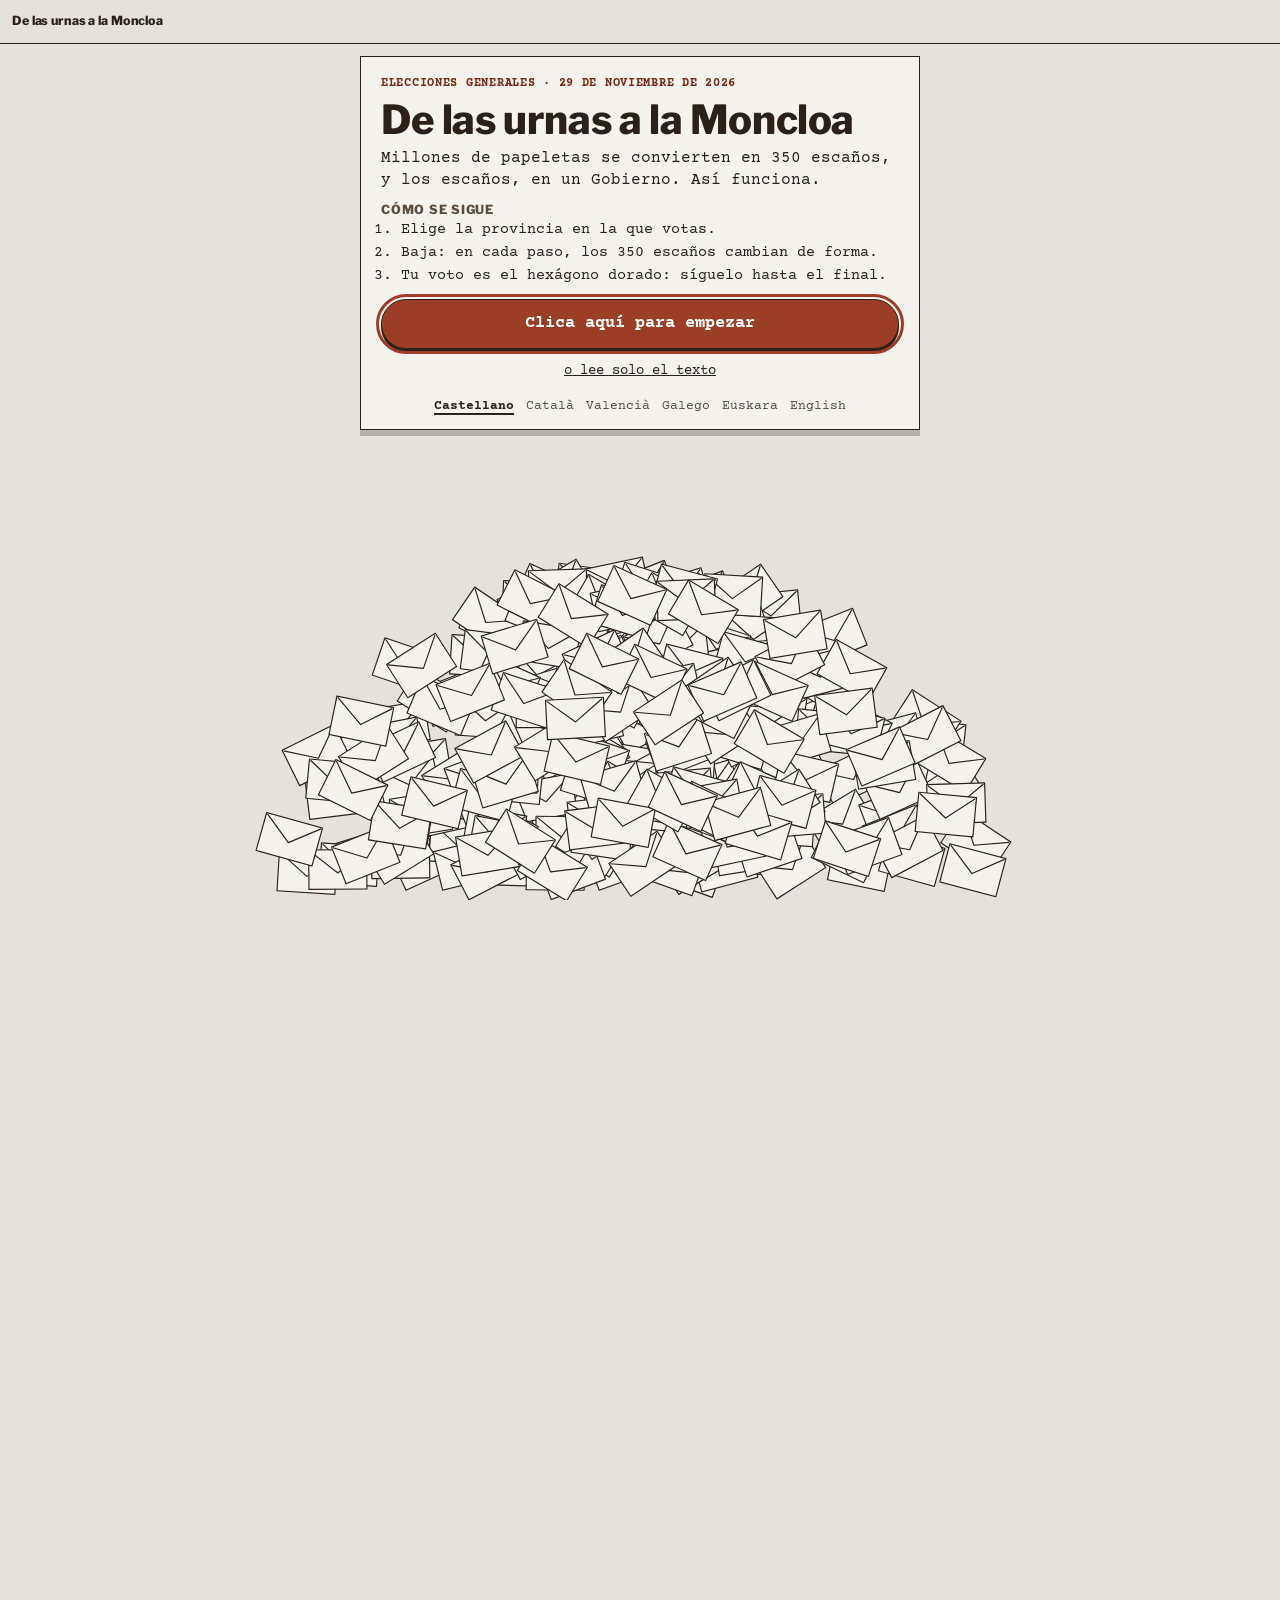
==== index.html @ 4e06d9ca "Detalles de lectura: subrayado del glosario sin descolocar las líneas, nota que lo explica, el calen" ====
<!DOCTYPE html>
<html lang="es">
<head>
<meta charset="utf-8">
<meta name="viewport" content="width=device-width, initial-scale=1">
<title>De las urnas a la Moncloa · Cómo funcionan las elecciones del 29N</title>
<meta name="description" content="Qué se vota el 29N y cómo se pasa de una papeleta a un Gobierno, contado con los 350 escaños del Congreso.">
<meta name="author" content="Guillermo Astiaso">
<meta name="theme-color" content="#E4E2DC">
<link rel="canonical" href="https://gastiaso.github.io/de-las-urnas-a-la-moncloa/">
<link rel="alternate" hreflang="es" href="https://gastiaso.github.io/de-las-urnas-a-la-moncloa/">
<link rel="alternate" hreflang="ca" href="https://gastiaso.github.io/de-las-urnas-a-la-moncloa/ca/">
<link rel="alternate" hreflang="ca-valencia" href="https://gastiaso.github.io/de-las-urnas-a-la-moncloa/va/">
<link rel="alternate" hreflang="gl" href="https://gastiaso.github.io/de-las-urnas-a-la-moncloa/gl/">
<link rel="alternate" hreflang="eu" href="https://gastiaso.github.io/de-las-urnas-a-la-moncloa/eu/">
<link rel="alternate" hreflang="en" href="https://gastiaso.github.io/de-las-urnas-a-la-moncloa/en/">
<link rel="alternate" hreflang="x-default" href="https://gastiaso.github.io/de-las-urnas-a-la-moncloa/">
<link rel="icon" href="img/favicon.svg" type="image/svg+xml">
<link rel="apple-touch-icon" href="img/icono-180.png">
<meta property="og:type" content="website">
<meta property="og:locale" content="es_ES">
<meta property="og:site_name" content="De las urnas a la Moncloa">
<meta property="og:title" content="De las urnas a la Moncloa">
<meta property="og:description" content="Qué se vota el 29N y cómo se pasa de una papeleta a un Gobierno, contado con los 350 escaños del Congreso.">
<meta property="og:url" content="https://gastiaso.github.io/de-las-urnas-a-la-moncloa/">
<meta property="og:image" content="https://gastiaso.github.io/de-las-urnas-a-la-moncloa/img/compartir.jpg">
<meta property="og:image:width" content="1200">
<meta property="og:image:height" content="630">
<meta property="og:image:alt" content="Los 350 escaños del Congreso dibujados como hexágonos sobre el mapa de España, con el título «De las urnas a la Moncloa».">
<meta name="twitter:card" content="summary_large_image">
<link rel="preload" href="fuentes/courier-prime-latin-400-normal.woff2" as="font" type="font/woff2" crossorigin>
<link rel="preload" href="fuentes/libre-franklin-latin-800-normal.woff2" as="font" type="font/woff2" crossorigin>
<link rel="stylesheet" href="css/estilo.css">
<noscript><style>
/* sin JavaScript: todo el texto seguido, sin escenario ni juegos */
.bar button,#sliders,#apostar,#resto,.calc,#sen,.selProv,label.sel,.solo-js,#repetirReparto{display:none}
.tip{display:block;position:static;grid-column:1/-1;margin:0 0 8px 122px;background:transparent;color:var(--ink);padding:0}
main{width:auto;max-width:680px;margin:0 auto;padding:56px 10px 24px}.paso{min-height:0;margin-bottom:12px}.pie{width:auto}
</style></noscript>
</head>
<body>
<a class="saltar" href="#salida" id="saltar">Leer solo el texto, sin animación</a>
<header class="bar">
<b>De las urnas a la Moncloa</b>
<button type="button" id="donde" aria-expanded="false" aria-controls="indice">Salida ▾</button>
</header>
<nav id="indice" hidden aria-label="Ir a un paso"></nav>
<p id="anuncio" class="vh" role="status" aria-live="polite"></p>
<main>

<section class="paso corta" data-k="0" id="salida">
<div class="portada">
<h1>De las urnas a la Moncloa</h1>
<p>Qué votas el 29N y cómo se pasa de tu papeleta a un Gobierno, con los 350 escaños del Congreso.</p>
<p class="nota solo-js">Baja para empezar ↓</p>
<noscript><p class="nota">Este navegador no ejecuta JavaScript: se muestra solo el texto, sin la escena ni los juegos.</p></noscript>
<p class="prueba" id="avisoPrueba" hidden></p>
<nav class="idiomas" aria-label="Idioma" translate="no">
<a href="./" lang="es" hreflang="es" aria-current="page">Castellano</a>
<a href="ca/" lang="ca" hreflang="ca">Català</a>
<a href="va/" lang="ca-valencia" hreflang="ca-valencia">Valencià</a>
<a href="gl/" lang="gl" hreflang="gl">Galego</a>
<a href="eu/" lang="eu" hreflang="eu">Euskara</a>
<a href="en/" lang="en" hreflang="en">English</a>
</nav>
</div>
</section>

<section class="paso" data-k="1">
<article class="tarjeta" aria-labelledby="tit1">
<div class="cuerpo">
<h2 id="tit1">1 · Qué se vota</h2>
<p>El 29N no eliges presidente: eliges a los 350 diputados del Congreso, que son quienes lo eligen. Sus asientos, los <button type="button" class="glos" data-g="escano">escaños</button>, se reparten por <button type="button" class="glos" data-g="circ">circunscripciones</button>: en la práctica, por provincias.</p>
<p class="nota solo-js">Toca las palabras subrayadas para ver qué significan.</p>
<label class="sel" for="prov">Elige tu provincia</label>
<select id="prov" class="selProv"></select>
<p id="provTxt" aria-live="polite"></p>
<p class="nota solo-js">En el mapa, cada hexágono es un escaño: las provincias crecen o encogen según los escaños que reparten, dentro de la silueta de España. Canarias, abajo a la izquierda.</p>
<h3>Saber más</h3>
<details><summary>Por qué unas provincias tienen más escaños</summary>
<p>Cada provincia tiene de salida dos escaños; Ceuta y Melilla, uno cada una. Son 102. Los otros 248 se reparten según la población.</p>
<p>La cuenta es así: se divide la población de todas las provincias entre 248 y sale una cuota. Cada provincia recibe tantos escaños como veces cabe esa cuota en su población. Los que sobran van a las provincias que se quedaron más cerca de conseguir uno más.</p>
<p>Para el 29N se ha usado el padrón a 1 de enero de 2025, y la cuota es de unos 197.000 habitantes. Madrid suma 36 a sus dos de salida y elige 38; Soria no llega a la cuota y se queda con sus dos.</p>
<p class="nota">Fuentes: LOREG (la ley electoral), art. 162; Real Decreto 806/2026, anexo; Real Decreto 1117/2025, anexo. La cifra de 102 es la suma de 50 provincias por dos, más Ceuta y Melilla. La cuota (197.355) es cuenta propia, y con ella sale exactamente el reparto del decreto.</p>
</details>
<details><summary>Quién puede votar</summary>
<p>Pueden votar los españoles mayores de edad que estén inscritos en el <button type="button" class="glos" data-g="censo">censo electoral</button>. La ley solo se lo quita a quien sea condenado en firme a perder el derecho de voto, y el Código Penal vigente ya no prevé esa pena.</p>
<p>Se vota en persona, en la mesa que te toca, y una sola vez. Para identificarte vale el DNI, el pasaporte o el carné de conducir con foto. El 29N vale también el DNI en el móvil (aplicación MiDNI); el carné de conducir de la aplicación miDGT, no.</p>
<p class="nota">Fuentes: LOREG, arts. 2, 3, 4 y 85; Código Penal, art. 39; Junta Electoral Central, Acuerdo 334/2026.</p>
</details>
<details><summary>Por qué el 29 de noviembre</summary>
<p>El presidente del Gobierno adelantó las elecciones: el decreto que disolvió las Cortes salió en el BOE, el boletín oficial del Estado, el 6 de octubre. La ley fija la votación 54 días después de la convocatoria, y eso cae en domingo 29 de noviembre.</p>
<p>Si un día hubiera que repetir las elecciones, el plazo sería más corto: 47 días.</p>
<p class="nota">Fuentes: Constitución, art. 115; LOREG, art. 42.1 y disposición adicional séptima; Real Decreto 806/2026, arts. 1 y 2, publicado en el BOE del 6 de octubre de 2026. El 29 de noviembre es el cálculo del día 54.</p>
</details>
<details><summary>Cómo es ir a votar</summary>
<p>Los colegios abren de 9:00 a 20:00, sin interrupción. Votas dos veces: una papeleta blanca para el Congreso y otra sepia para el Senado, cada una en su sobre.</p>
<p>Puedes usar la cabina, pero no es obligatorio. En la mesa dices tu nombre y te identificas; el presidente lo repite en voz alta, dice «vota» y tú metes el sobre en la urna.</p>
<p>El voto es secreto: nadie puede obligarte a decir qué has votado. Si no puedes leer o manejar las papeletas, puede ayudarte una persona de tu confianza.</p>
<p class="nota">Fuentes: LOREG, arts. 5, 84, 86 y 87; Real Decreto 605/1999, art. 4.</p>
</details>
<details><summary>Quién está en la mesa</summary>
<p>La <button type="button" class="glos" data-g="mesael">mesa electoral</button> son tres personas: un presidente y dos vocales. Salen por sorteo entre los votantes de esa mesa que saben leer y escribir y tienen menos de setenta años. Es obligatorio.</p>
<p>Cuando cierra el colegio, ellos abren la urna y cuentan los votos en público, uno a uno y en voz alta.</p>
<p class="nota">Fuentes: LOREG, arts. 25, 26, 27 y 95.</p>
</details>
<details><summary>Quién vigila las elecciones</summary>
<p>Las <button type="button" class="glos" data-g="junta">juntas electorales</button>. Velan por que el proceso sea limpio e igual para todos, resuelven quejas y recursos, vigilan las encuestas y hacen el recuento oficial.</p>
<p>Hay una Junta Electoral Central, en Madrid, una en cada provincia y otras de zona. La Central la forman ocho magistrados del Tribunal Supremo, elegidos por sorteo, y cinco catedráticos de Derecho, Ciencia Política o Sociología propuestos por los partidos con diputados. En las provinciales y las de zona también son mayoría los jueces.</p>
<p class="nota">Fuentes: LOREG, arts. 8, 9, 10, 11, 19, 69 y 103.</p>
</details>
<details><summary>Qué son las Cortes y para qué sirven</summary>
<p>Las <button type="button" class="glos" data-g="cortes">Cortes Generales</button> son el Congreso y el Senado juntos. Hacen las leyes, aprueban los Presupuestos y controlan al Gobierno. Se eligen para cuatro años.</p>
<p>De las dos cámaras, el Congreso es el que elige al presidente del Gobierno y el que puede levantar los <button type="button" class="glos" data-g="veto">vetos</button> del Senado.</p>
<p class="nota">Fuentes: Constitución, arts. 66, 68.4, 69.6, 90 y 99.</p>
</details>
<details><summary>Cómo son las listas</summary>
<p>Al Congreso votas una <button type="button" class="glos" data-g="lista">lista</button> entera de un partido, con tantos nombres como escaños reparte tu provincia. No puedes tachar a nadie ni cambiar el orden: el voto sería nulo.</p>
<p>Las listas alternan mujeres y hombres. Puede presentarse cualquier español mayor de edad con derecho a voto, salvo algunos cargos, como jueces, militares o policías en activo.</p>
<p class="nota">Fuentes: LOREG, arts. 6, 44 bis, 46 y 96.</p>
</details>
</div>
</article>
</section>

<section class="paso" data-k="2">
<article class="tarjeta" aria-labelledby="tit2">
<div class="cuerpo">
<h2 id="tit2">2 · Del voto al escaño</h2>
<p id="betIntro"></p>
<div id="sliders"></div>
<p id="resto" style="font-weight:700;margin-top:6px"></p>
<p id="betErr" class="err" role="alert" hidden>Reparte todos los escaños antes de apostar.</p>
<button type="button" class="pill" id="apostar">Apostar</button>
<div id="betRes" hidden>
<p class="res" id="betHit"></p>
<p style="font-size:14px">El partido E no llega a la <button type="button" class="glos" data-g="barrera">barrera</button> del 3 % y queda fuera. Sin ella tampoco habría sacado escaño, ni en Madrid: a los pequeños los frena que haya pocos escaños.</p>
<button type="button" class="pill sec" id="reapostar">Volver a apostar</button>
</div>
<h3>Saber más</h3>
<details><summary>Cómo se hace el reparto</summary>
<p>Se dividen los votos de cada partido entre 1, 2, 3 y así sucesivamente. Los escaños van, uno a uno, a los resultados más altos de toda la tabla. Es la <button type="button" class="glos" data-g="dhondt">regla D'Hondt</button>.</p>
<p>Esta es la tabla de tu provincia con los partidos del ejemplo. En teja, las divisiones que se llevan escaño, numeradas en el orden en que lo consiguen:</p>
<div class="tabla" id="cocientes"></div>
<p id="pasoReparto" class="paso-reparto"></p>
<button type="button" class="pill sec" id="repetirReparto">Ver el reparto escaño a escaño</button>
<p>La propia ley pone un ejemplo: con 480.000 votos repartidos entre seis partidos y 8 escaños, el partido más votado se lleva cuatro, el segundo dos, y el tercero y el cuarto, uno cada uno.</p>
<p class="nota">Fuente: LOREG, art. 163. En la tabla, los porcentajes inventados hacen de votos.</p>
</details>
<details><summary>Desde cuándo se usa</summary>
<p>La regla D'Hondt se usa desde 1977. La fijó el real decreto-ley de normas electorales de marzo de aquel año, que reguló las primeras elecciones tras la Ley para la Reforma Política (la que abrió paso a las primeras elecciones democráticas), ya con 350 diputados. Ya la llamaba «regla d'Hondt», ya ponía la barrera en el 3 % y ya traía el mismo ejemplo de 480.000 votos que trae hoy la ley.</p>
<p>Aquel decreto la presentaba como un freno a que el Congreso quedara demasiado fragmentado. Y el reparto de entonces era otro: Madrid elegía 32 diputados, Barcelona 33 y Soria 3.</p>
<p class="nota">Fuente: Real Decreto-ley 20/1977, de 18 de marzo, sobre Normas Electorales: preámbulo y arts. 19 y 20.</p>
</details>
<details><summary>La barrera del 3 %</summary>
<p>Antes de repartir se apartan los partidos que no llegan al 3 % de los <button type="button" class="glos" data-g="validos">votos válidos</button> de la provincia. Sus votos no se pasan a nadie: sencillamente no entran en la tabla.</p>
<p>La barrera se mide provincia a provincia, no en toda España. En la práctica solo puede decidir donde se reparten muchos escaños, como Madrid o Barcelona: en las demás provincias, para sacar uno hace falta bastante más del 3 %.</p>
<p class="nota">Fuente: LOREG, art. 163. Dónde puede decidir la barrera es una cuenta propia a partir de la regla.</p>
</details>
<details><summary>Blanco, nulo y abstención</summary>
<p>El <button type="button" class="glos" data-g="blanco">voto en blanco</button> es un sobre vacío. Es válido: no va a ningún partido, pero cuenta en el total y por eso sube un poco el listón del 3 %.</p>
<p>El <button type="button" class="glos" data-g="nulo">voto nulo</button> no cuenta para el reparto. Es nulo, por ejemplo, el voto con una papeleta tachada o con añadidos, o en un sobre que no es el oficial. Si metes dos papeletas del mismo partido, vale como un solo voto.</p>
<p>Quien no va a votar se abstiene: no entra en ninguna cuenta.</p>
<p class="nota">Fuentes: LOREG, arts. 96 y 108.</p>
</details>
<details><summary>Qué pasa si hay empate</summary>
<p>Si dos partidos empatan en una división, el escaño es para el que tiene más votos en total. Si también empatan en eso, se sortea.</p>
<p class="nota">Fuente: LOREG, art. 163.</p>
</details>
<details><summary>Quién ocupa cada escaño</summary>
<p>Los escaños de un partido son para los primeros de su lista, por orden. Si un diputado renuncia o muere, entra el siguiente de la misma lista o un <button type="button" class="glos" data-g="suplente">suplente</button>. No hay que volver a votar.</p>
<p class="nota">Fuentes: LOREG, arts. 163 y 164.</p>
</details>
<details><summary>Ceuta y Melilla</summary>
<p>Cada una elige un solo diputado, así que no hay nada que repartir: gana quien saca más votos.</p>
<p class="nota">Fuente: LOREG, art. 163.2.</p>
</details>
<details><summary>El último escaño</summary>
<p>El último escaño de cada provincia suele ser el más disputado. Se lo lleva el partido con la siguiente división más alta, y a veces otro se queda muy cerca.</p>
<p>Cuando haya resultados, en el paso 10 verás por cuántos votos se decidió en tu provincia.</p>
<p class="nota">Explicación propia a partir de la regla del art. 163 de la LOREG.</p>
</details>
</div>
</article>
</section>

<section class="paso" data-k="3">
<article class="tarjeta" aria-labelledby="tit3">
<div class="cuerpo">
<h2 id="tit3">3 · Dónde votas</h2>
<p id="hab" aria-live="polite"></p>
<p>Los mismos porcentajes no dan lo mismo en todas partes. Cuantos menos escaños reparte una provincia, menos partidos entran.</p>
<ul class="lista" id="comp"></ul>
<h3>Saber más</h3>
<details><summary>Cuántos habitantes hay detrás de cada escaño</summary>
<p>Los escaños se reparten por población, pero con un mínimo de dos por provincia. Por eso cada diputado de una provincia pequeña representa a muchos menos habitantes.</p>
<p>Para el 29N, en Soria hay un escaño por cada 45.117 habitantes; en Madrid, uno por cada 187.817: cuatro veces más.</p>
<p>Eso no quiere decir que el voto valga más en Soria. Allí solo se reparten dos escaños, y los votos a quien no quede entre los dos primeros no eligen a nadie. En Madrid, con 38, casi todos los votos van a partidos que sacan algún escaño.</p>
<p>La cuenta es de habitantes, no de votantes: incluye a menores y a extranjeros, que no votan en estas elecciones.</p>
<ol class="barras" id="barrasHab" aria-label="Habitantes por escaño en cada circunscripción, de menos a más"></ol>
<p class="nota">Fuentes: Real Decreto 1117/2025, anexo (padrón a 1 de enero de 2025); Real Decreto 806/2026, anexo; LOREG, arts. 2 y 162. Habitantes por escaño: cuenta propia, población entre escaños.</p>
</details>
<details><summary>Por qué pasa</summary>
<p>Con dos escaños entran, como mucho, los dos partidos más votados. Con 38, hasta un partido con el 9 % consigue varios. La regla es la misma; cambia el tamaño de la provincia.</p>
<p>En el ejemplo, con dos escaños no basta ni un 17 %. En las provincias pequeñas, el listón de verdad está muy por encima del 3 %.</p>
<p class="nota">Ejemplo propio: los mismos cinco partidos inventados y los mismos porcentajes en las dos provincias.</p>
</details>
<details><summary>Qué dice la Constitución y qué dice la ley</summary>
<p>La Constitución fija tres cosas: que el Congreso tenga entre 300 y 400 diputados, que cada provincia sea una circunscripción con un mínimo de escaños y que el reparto sea proporcional.</p>
<p>Lo demás lo decide la ley electoral: que sean 350, que cada provincia tenga dos de salida, la regla D'Hondt y la barrera del 3 %.</p>
<p>Cambiar la ley electoral exige <button type="button" class="glos" data-g="absoluta">mayoría absoluta</button> del Congreso, porque es una <button type="button" class="glos" data-g="organica">ley orgánica</button>. Cambiar la Constitución exige bastante más.</p>
<p class="nota">Fuentes: Constitución, arts. 68 y 81; LOREG, arts. 162 y 163.</p>
</details>
<details><summary>Cuántas provincias de cada tamaño hay</summary>
<p id="tamanos"></p>
<p class="nota">Cuenta propia a partir del anexo del Real Decreto 806/2026.</p>
</details>
</div>
</article>
</section>

<section class="paso" data-k="4">
<article class="tarjeta" aria-labelledby="tit4">
<div class="cuerpo">
<h2 id="tit4">4 · El Senado</h2>
<p>Al Senado se vota distinto: marcas personas, no listas. En una provincia puedes marcar hasta tres nombres y salen las cuatro personas más votadas.</p>
<fieldset id="sen"><legend class="nota">Prueba a marcar (nombres inventados)</legend></fieldset>
<p id="senTxt" style="font-weight:700"></p>
<p>El Senado no elige al presidente ni lo hace caer. Sin él no se reforma la Constitución, y elige a parte del Tribunal Constitucional y del Consejo General del Poder Judicial.</p>
<h3>Saber más</h3>
<details><summary>La llave de la reforma constitucional</summary>
<p>Para reformar la Constitución hacen falta tres quintos del Congreso y tres quintos del Senado. Si el Senado no llega a tres quintos, queda otra vía: que lo apruebe por mayoría absoluta y que el Congreso lo apruebe por dos tercios. Sin la mayoría absoluta del Senado, la reforma no sale.</p>
<p>Las reformas de más calado, las que tocan el título preliminar (los principios de partida, como la soberanía o la unidad), los derechos fundamentales o la Corona, exigen dos tercios de cada cámara, disolver las Cortes, que las nuevas ratifiquen la decisión y aprueben el texto por dos tercios, y un referéndum.</p>
<p>En la práctica, quien tenga la mitad del Senado o más puede bloquear cualquier reforma, y quien tenga más de un tercio, las de más calado. Además, en las demás reformas, una décima parte de los senadores o de los diputados puede exigir un referéndum.</p>
<p>Estas cuentas se hacen sobre todos los senadores, incluidos los que designan los parlamentos autonómicos, no solo sobre los 209 que se votan.</p>
<p class="nota">Fuentes: Constitución, arts. 167 y 168. Las cifras de bloqueo son una cuenta propia a partir de esas mayorías.</p>
</details>
<details><summary>Nombramientos que pasan por el Senado</summary>
<p>El Senado propone a cuatro de los doce magistrados del Tribunal Constitucional y elige a diez de los veinte vocales del Consejo General del Poder Judicial, el órgano que gobierna a los jueces; los otros diez, el Congreso. En los dos casos hacen falta tres quintos de los senadores.</p>
<p>Eso quiere decir que quien tenga más de dos quintos del Senado puede impedir esos nombramientos.</p>
<p class="nota">Fuentes: Constitución, arts. 122.3 y 159.1; Ley Orgánica del Poder Judicial, art. 567.2. El bloqueo es una cuenta propia a partir de la mayoría de tres quintos.</p>
</details>
<details><summary>Islas, Ceuta y Melilla</summary>
<p>Gran Canaria, Mallorca y Tenerife eligen tres senadores y se marcan dos nombres. Ceuta y Melilla eligen dos y se marcan dos. En las demás islas se elige uno y se marca uno.</p>
<p>Ibiza y Formentera eligen por separado tras la reforma constitucional de mayo de 2026.</p>
<p>En total se eligen así 209 senadores.</p>
<p class="nota">Fuentes: Real Decreto 806/2026, art. 3; LOREG, arts. 165 y 166; Constitución, art. 69. El total de 209 es una suma propia a partir del decreto.</p>
</details>
<details><summary>Cómo es la papeleta</summary>
<p>Es una sola papeleta, sepia, con todas las candidaturas: cada partido con sus candidatos debajo y un recuadro delante de cada nombre. Marcas con una cruz a quien elijas, como mucho tres, y pueden ser de partidos distintos: la ley solo limita cuántos.</p>
<p>Si marcas más de los permitidos, el voto es nulo. Si no marcas a nadie, es un voto en blanco.</p>
<p class="nota">Fuentes: Real Decreto 605/1999, art. 4 y anexo 3; LOREG, arts. 96, 166 y 172.3.</p>
</details>
<details><summary>Para qué sirve el Senado</summary>
<p>La Constitución lo define como la cámara de representación territorial. Revisa las leyes que le llegan del Congreso: tiene dos meses para cambiarlas o para vetarlas. El Congreso puede levantar ese <button type="button" class="glos" data-g="veto">veto</button>.</p>
<p>Hay una cosa que solo puede autorizar el Senado, por mayoría absoluta: que el Gobierno obligue a una comunidad autónoma a cumplir la ley: es el artículo 155.</p>
<p>También puede proponer leyes, crear comisiones de investigación y, con 50 senadores, recurrir una ley ante el Tribunal Constitucional.</p>
<p class="nota">Fuentes: Constitución, arts. 69, 76, 87.1, 90, 155 y 162.1.</p>
</details>
<details><summary>Lo que el Senado no puede hacer</summary>
<p>No vota la <button type="button" class="glos" data-g="investidura">investidura</button> ni la <button type="button" class="glos" data-g="censura">moción de censura</button>: eso es solo del Congreso. Tampoco decide sobre los <button type="button" class="glos" data-g="decretoley">decretos-leyes</button> del Gobierno ni sobre los estados de alarma, excepción y sitio.</p>
<p>Puede pedir explicaciones al Gobierno cada semana, pero no hacerlo caer.</p>
<p class="nota">Fuentes: Constitución, arts. 86, 99, 111, 113 y 116.</p>
</details>
<details><summary>Si el Senado tiene otra mayoría</summary>
<p>Si en el Senado manda una mayoría distinta de la del Congreso, puede retrasar las leyes dos meses y obligar al Congreso a votarlas otra vez. Y puede bloquear las reformas constitucionales y los nombramientos que exigen tres quintos.</p>
<p>Lo que no puede es parar una ley para siempre: el Congreso tiene la última palabra.</p>
<p class="nota">Explicación propia a partir de los arts. 90, 122.3, 159.1, 167 y 168 de la Constitución.</p>
</details>
<details><summary>Los senadores que no se votan</summary>
<p>Además de los elegidos en las urnas, cada parlamento autonómico designa un senador, más otro por cada millón de habitantes de su comunidad. Son los <button type="button" class="glos" data-g="designacion">senadores por designación</button>.</p>
<p>No se eligen el 29N, pero cuentan igual que los demás: las mayorías del Senado se calculan sobre todos los senadores, no solo sobre los 209 que salen de las urnas.</p>
<p>Si un senador elegido en las urnas deja el escaño, lo ocupa su suplente.</p>
<p class="nota">Fuentes: Constitución, art. 69.5; LOREG, arts. 165.4 y 166.2.</p>
</details>
</div>
</article>
</section>

<section class="paso" data-k="5">
<article class="tarjeta" aria-labelledby="tit5">
<div class="cuerpo">
<h2 id="tit5">5 · Las mayorías</h2>
<p>Para elegir presidente a la primera hace falta la <button type="button" class="glos" data-g="absoluta">mayoría absoluta</button>: 176 síes de 350. Si no sale, 48 horas después basta la <button type="button" class="glos" data-g="simple">mayoría simple</button>: más síes que noes.</p>
<p class="nota">En teja, en el <button type="button" class="glos" data-g="hemiciclo">hemiciclo</button>, los 176 escaños que hacen falta para pasar de la mitad.</p>
<h3>Saber más</h3>
<details><summary>Por qué la abstención pesa distinto</summary>
<p>En la primera votación solo cuentan los síes: hay que juntar 176, y quien se abstiene no ayuda.</p>
<p>En la segunda se comparan síes y noes. Ahí, abstenerse en lugar de votar «no» sí ayuda al candidato, porque hay un no menos que superar.</p>
<p class="nota">Explicación propia a partir del art. 99.3 de la Constitución.</p>
</details>
<details><summary>Otras mayorías</summary>
<p>La mayoría absoluta (176) también hace falta para aprobar las leyes orgánicas y la moción de censura.</p>
<p>Tres quintos (210): reformar la Constitución, proponer magistrados del Tribunal Constitucional y elegir vocales del Consejo General del Poder Judicial.</p>
<p>Dos tercios (234): las reformas constitucionales de más calado.</p>
<p class="nota">Fuentes: Constitución, arts. 81, 99, 113, 159, 167 y 168; Ley Orgánica del Poder Judicial, art. 567.2. Las cifras 210 y 234 son el cálculo sobre 350 diputados.</p>
</details>
<details><summary>El día a día: quórum y mayoría simple</summary>
<p>Para que una votación valga tiene que estar presente más de la mitad de la Cámara: es el <button type="button" class="glos" data-g="quorum">quórum</button>. Las decisiones corrientes salen con más votos a favor que en contra entre los presentes.</p>
<p>Si hay empate, se vota otra vez. Si persiste, se hace una pausa y se vota una tercera vez. Si sigue el empate, la propuesta se da por rechazada.</p>
<p class="nota">Fuentes: Constitución, art. 79; Reglamento del Congreso, arts. 78, 79 y 88.</p>
</details>
<details><summary>Leyes orgánicas y decretos-leyes</summary>
<p>Las leyes orgánicas tratan los asuntos de más peso: los derechos fundamentales, los estatutos de autonomía o las reglas electorales. Necesitan mayoría absoluta del Congreso.</p>
<p>El <button type="button" class="glos" data-g="decretoley">decreto-ley</button> es la vía del Gobierno para casos urgentes: lo aprueba él solo y entra en vigor, pero el Congreso tiene treinta días para mantenerlo o tumbarlo.</p>
<p class="nota">Fuentes: Constitución, arts. 81 y 86.</p>
</details>
<details><summary>Moción de censura y cuestión de confianza</summary>
<p>La <button type="button" class="glos" data-g="censura">moción de censura</button> es la forma de cambiar de presidente sin elecciones. La firman al menos 35 diputados, lleva el nombre de un candidato y necesita mayoría absoluta. Si sale, ese candidato pasa a ser presidente.</p>
<p>La <button type="button" class="glos" data-g="confianza">cuestión de confianza</button> va al revés: la pide el propio presidente. Le basta la mayoría simple. Si la pierde, dimite y se busca nuevo presidente.</p>
<p class="nota">Fuentes: Constitución, arts. 112, 113 y 114. Los 35 diputados son la décima parte de 350.</p>
</details>
<details><summary>Los Presupuestos</summary>
<p>Los prepara el Gobierno y los aprueban las Cortes. Si el año empieza sin Presupuestos nuevos, siguen valiendo los del año anterior hasta que se aprueben.</p>
<p>Así, un Gobierno que no consigue aprobar sus Presupuestos puede seguir gobernando con las cuentas de otro año.</p>
<p class="nota">Fuente: Constitución, art. 134.</p>
</details>
</div>
</article>
</section>

<section class="paso" data-k="6">
<article class="tarjeta" aria-labelledby="tit6">
<div class="cuerpo">
<h2 id="tit6">6 · Pactos</h2>
<p>Si ningún partido llega solo a 176, hay que pactar. Es presidente quien reúne más síes que noes, sea o no del partido más votado.</p>
<p>Toca cada partido para cambiar su voto en la <button type="button" class="glos" data-g="investidura">investidura</button>: no, sí o <button type="button" class="glos" data-g="abstencion">abstención</button>. Cada combinación es la investidura de un candidato concreto: tú decides de quién.</p>
<p class="nota" id="calcNota"></p>
<div class="calc" id="calc6"></div>
<p class="nota">ERC: Esquerra Republicana de Catalunya · PNV: Partido Nacionalista Vasco · BNG: Bloque Nacionalista Galego · CC: Coalición Canaria · UPN: Unión del Pueblo Navarro.</p>
<h3>Saber más</h3>
<details><summary>Cómo se apoya a un candidato</summary>
<p>Un partido puede ayudar a un candidato con su voto: con un sí, o absteniéndose para que le baste la segunda votación. Y puede ir más allá: entrar en el Gobierno con él (una coalición) o quedarse fuera y pactar su apoyo, para toda la legislatura o ley a ley.</p>
<p>La investidura solo abre la puerta: después, cada ley y cada Presupuesto necesitan su propia mayoría. Lo que se pide a cambio no está en ninguna ley: es negociación política.</p>
<p class="nota">Explicación propia. Las mayorías, en el art. 99 de la Constitución.</p>
</details>
<details><summary>Por qué se mueven partidos enteros</summary>
<p>La calculadora mueve partidos enteros porque los diputados votan casi siempre lo que decide su partido: es la disciplina de voto.</p>
<p>No es una obligación legal. La Constitución dice que diputados y senadores no están sujetos a mandato imperativo: nadie puede obligarlos legalmente a votar en un sentido.</p>
<p class="nota">Fuente: Constitución, art. 67.2. La disciplina de voto es una explicación propia.</p>
</details>
<details><summary>Cómo se vota la investidura</summary>
<p>Uno a uno y en voz alta. Se llama a cada diputado por orden alfabético del primer apellido, empezando por uno sacado a suerte, y responde «sí», «no» o «abstención». Los miembros del Gobierno que son diputados y la <button type="button" class="glos" data-g="mesa">Mesa del Congreso</button> votan al final.</p>
<p>Antes hay debate: el candidato explica su programa sin límite de tiempo y cada <button type="button" class="glos" data-g="grupo">grupo parlamentario</button> le responde durante media hora.</p>
<p class="nota">Fuentes: Reglamento del Congreso, arts. 85, 86 y 171.</p>
</details>
<details><summary>Si la investidura falla</summary>
<p>Si el candidato no sale, el Rey puede hacer nuevas propuestas. Pero el reloj ya corre: dos meses después de la primera votación, si no hay presidente, se disuelven las Cortes y se vuelve a votar.</p>
<p>Ha pasado dos veces. En 2016 y en 2019 nadie logró la investidura a tiempo y se repitieron las elecciones.</p>
<p>En una repetición todo va más rápido: se vota 47 días después de la convocatoria, no 54.</p>
<p class="nota">Fuentes: Constitución, art. 99; LOREG, art. 42 y disposición adicional séptima (añadida por la Ley Orgánica 2/2016); Reales Decretos 184/2016 y 551/2019.</p>
</details>
<details><summary>De dónde salen estos escaños</summary>
<p>Son los escaños que cada partido sacó en las últimas elecciones generales, las del 23 de julio de 2023. No son una encuesta ni una estimación.</p>
<p>Con ellos, la investidura de noviembre de 2023 salió a la primera: 179 síes y 171 noes. Prueba a repetirla, o busca otras combinaciones.</p>
<p>Los escaños del 29N estarán en el paso 12 cuando haya resultados.</p>
<p class="nota">Fuentes: Junta Electoral Central, resultados de las elecciones del 23 de julio de 2023 (BOE del 1 de septiembre de 2023; los 121 escaños del PSOE incluyen los 19 del PSC); Diario de Sesiones del Congreso, Pleno núm. 8, de 16 de noviembre de 2023.</p>
</details>
<details><summary>Por qué aquí no hay encuestas</summary>
<p>La ley prohíbe publicar, difundir o reproducir sondeos electorales en los cinco días anteriores a la votación: para el 29N, del 24 al 28 de noviembre. Esta calculadora no usa encuestas ni estimaciones: usa un resultado, el de 2023.</p>
<p>Quien vigila que se cumpla es la Junta Electoral Central.</p>
<p class="nota">Fuente: LOREG, art. 69.7. Del 24 al 28 de noviembre es el cálculo de los cinco días.</p>
</details>
</div>
</article>
</section>

<section class="paso" data-k="7">
<article class="tarjeta" aria-labelledby="tit7">
<div class="cuerpo">
<h2 id="tit7">7 · Del 29N al Gobierno</h2>
<p>El plazo de dos meses para elegir presidente no arranca el 29N. Empieza con la primera votación de <button type="button" class="glos" data-g="investidura">investidura</button>.</p>
<p class="nota solo-js">Toca cada fecha para ver qué pasa ese día.</p>
<ol class="calendario">
<li class="fase">Antes de votar</li>
<li class="hito" data-f="2026-10-06"><button type="button" class="fecha" aria-expanded="false" aria-controls="h1">mar 6 oct</button><span class="que">Se disuelven las Cortes y se convocan elecciones</span><span class="tip" id="h1">El Real Decreto 806/2026 sale en el BOE: disuelve el Congreso y el Senado elegidos en julio de 2023 y fija la votación 54 días después, el domingo 29 de noviembre. <small>Real Decreto 806/2026, arts. 1 y 2; LOREG, art. 42.1.</small></span></li>
<li class="hito" data-f="2026-11-13"><button type="button" class="fecha" aria-expanded="false" aria-controls="h2">vie 13 nov</button><span class="que">Empieza la campaña</span><span class="tip" id="h2">Quince días en los que los partidos piden el voto con mítines, carteles y anuncios. Arranca a las cero horas. <small>LOREG, art. 51; Real Decreto 806/2026, art. 4.</small></span></li>
<li class="hito" data-f="2026-11-19"><button type="button" class="fecha" aria-expanded="false" aria-controls="h3">jue 19 nov</button><span class="que">Último día para pedir el voto por correo</span><span class="tip" id="h3">Se pide en una oficina de Correos, en persona y con el DNI, o por internet con certificado electrónico. Las papeletas llegan a casa. El voto se entrega después en una oficina de Correos, identificándose, como tarde el jueves 26 de noviembre a las 14:00: la Junta Electoral Central ha ampliado un día el plazo legal, que acababa el 25. <small>LOREG, arts. 72 y 73; Junta Electoral Central, Instrucción 5/2023, Acuerdo 11/2023 y ampliación del plazo para el 29N (expediente 320/518). Fechas: cálculo del décimo día anterior y del último antes del tercero.</small></span></li>
<li class="hito" data-f="2026-11-21" data-hasta="2026-11-26"><button type="button" class="fecha" aria-expanded="false" aria-controls="h4">21 a 26 nov</button><span class="que">Voto en los consulados</span><span class="tip" id="h4">Quien vive en el extranjero puede depositar su voto en una urna de su consulado o embajada. Si lo manda por correo, tiene que enviarlo como tarde el 24 y tiene que llegar al consulado como tarde el 27. <small>LOREG, art. 75. Fechas: cálculo de los plazos del artículo.</small></span></li>
<li class="hito" data-f="2026-11-24" data-hasta="2026-11-28"><button type="button" class="fecha" aria-expanded="false" aria-controls="h5">24 a 28 nov</button><span class="que">No se pueden publicar encuestas</span><span class="tip" id="h5">La ley prohíbe publicar, difundir o reproducir sondeos electorales en los cinco días anteriores a la votación. <small>LOREG, art. 69.7.</small></span></li>
<li class="hito" data-f="2026-11-27"><button type="button" class="fecha" aria-expanded="false" aria-controls="h6">vie 27 nov</button><span class="que">Termina la campaña</span><span class="tip" id="h6">A medianoche se acaban los mítines, la propaganda y los actos de campaña. <small>LOREG, art. 51; Real Decreto 806/2026, art. 4.</small></span></li>
<li class="hito" data-f="2026-11-28"><button type="button" class="fecha" aria-expanded="false" aria-controls="h7">sáb 28 nov</button><span class="que">Jornada de reflexión</span><span class="tip" id="h7">La víspera no puede haber propaganda ni actos de campaña. Tampoco el día de la votación. <small>LOREG, arts. 51.3 y 53.</small></span></li>
<li class="fase">La votación</li>
<li class="hito clave" data-f="2026-11-29"><button type="button" class="fecha" aria-expanded="false" aria-controls="h8">dom 29 nov</button><span class="que">Se vota, de 9:00 a 20:00</span><span class="tip" id="h8">Los colegios no cierran en todo el día. Al acabar, cada mesa abre la urna y cuenta los votos en público. Por la noche se conoce el recuento provisional. <small>LOREG, arts. 84, 95 y 98.</small></span></li>
<li class="fase">El recuento oficial</li>
<li class="hito" data-f="2026-12-04"><button type="button" class="fecha" aria-expanded="false" aria-controls="h9">vie 4 dic</button><span class="que">Escrutinio general</span><span class="tip" id="h9">Las juntas electorales hacen el recuento oficial con las actas de las mesas y suman el voto llegado del extranjero. <small>LOREG, arts. 75 y 103. Fecha: cálculo del quinto día.</small></span></li>
<li class="hito" data-f="2026-12-07"><button type="button" class="fecha" aria-expanded="false" aria-controls="h10">lun 7 dic</button><span class="que">Como tarde, termina el escrutinio</span><span class="tip" id="h10">Después se proclaman los elegidos. Desde la proclamación hay tres días para recurrir; los recursos los resuelve el Tribunal Supremo. <small>LOREG, arts. 107.2, 108 y 112. Fecha: cálculo del octavo día.</small></span></li>
<li class="fase">Las nuevas Cortes</li>
<li class="hito clave" data-f="2026-12-23"><button type="button" class="fecha" aria-expanded="false" aria-controls="h11">mié 23 dic</button><span class="que">Se constituyen el Congreso y el Senado</span><span class="tip" id="h11">A las diez de la mañana, cada cámara en su sesión constitutiva. En el Congreso preside al principio el diputado de más edad, se elige la Mesa y los diputados juran o prometen la Constitución. <small>Real Decreto 806/2026, art. 5; Constitución, art. 72.2; Reglamento del Congreso, arts. 1 a 4 y 37.</small></span></li>
<li class="hito" data-f="2026-12-24" data-hasta="2026-12-31"><button type="button" class="fecha" aria-expanded="false" aria-controls="h12">fin de dic</button><span class="que">Se forman los grupos parlamentarios</span><span class="tip" id="h12">En los cinco días hábiles siguientes a la sesión constitutiva: el plazo acaba en los últimos días de diciembre. Por regla general hacen falta quince diputados; hay otra vía con cinco si se supera un mínimo de votos. <small>Reglamento del Congreso, arts. 23, 24 y 90 (los plazos por días se cuentan en días hábiles).</small></span></li>
<li class="hito" data-f="2027-01-01"><button type="button" class="fecha" aria-expanded="false" aria-controls="h13">vie 1 ene 2027</button><span class="que">Si no hay Presupuestos nuevos, siguen los anteriores</span><span class="tip" id="h13">Se prorrogan automáticamente hasta que se aprueben otros. Un Gobierno en funciones no puede aprobar el proyecto de Presupuestos. <small>Constitución, art. 134.4; Ley 50/1997, art. 21.5.</small></span></li>
<li class="fase">La investidura</li>
<li class="hito abierta"><button type="button" class="fecha" aria-expanded="false" aria-controls="h14">sin fecha</button><span class="que">El Rey consulta y propone un candidato</span><span class="tip" id="h14">Recibe a los representantes de los partidos con escaño y propone un candidato a través de la presidencia del Congreso. La Constitución no le pone plazo. <small>Constitución, art. 99.1.</small></span></li>
<li class="hito abierta clave"><button type="button" class="fecha" aria-expanded="false" aria-controls="h15">día D</button><span class="que">Debate y primera votación</span><span class="tip" id="h15">El candidato expone su programa sin límite de tiempo y cada grupo le responde. Necesita 176 síes. Aquí arranca el reloj de dos meses. <small>Constitución, art. 99; Reglamento del Congreso, art. 171.</small></span></li>
<li class="hito abierta"><button type="button" class="fecha" aria-expanded="false" aria-controls="h16">D + 48 h</button><span class="que">Segunda votación</span><span class="tip" id="h16">Si no llegó a 176, basta con más síes que noes. Si tampoco sale, el Rey puede hacer nuevas propuestas. <small>Constitución, art. 99.3 y 99.4.</small></span></li>
<li class="hito abierta"><button type="button" class="fecha" aria-expanded="false" aria-controls="h17">D + 2 meses</button><span class="que">Si no hay presidente, nuevas elecciones</span><span class="tip" id="h17">Se disuelven las Cortes y se vota 47 días después de la convocatoria. Ha pasado en 2016 y en 2019. <small>Constitución, art. 99.5; LOREG, disposición adicional séptima; Reales Decretos 184/2016 y 551/2019.</small></span></li>
<li class="hito abierta"><button type="button" class="fecha" aria-expanded="false" aria-controls="h18">con presidente</button><span class="que">Nombramiento y nuevo Gobierno</span><span class="tip" id="h18">El Rey nombra presidente al candidato investido y, a propuesta suya, a los ministros. Cuando toman posesión, termina el Gobierno en funciones. <small>Constitución, arts. 62, 99.3, 100 y 101.</small></span></li>
</ol>
<h3>Saber más</h3>
<details><summary>La campaña y la jornada de reflexión</summary>
<p>La campaña dura quince días: del viernes 13 al viernes 27 de noviembre. Es el tiempo en que los partidos piden el voto con mítines, carteles y anuncios. Antes del 13 no pueden poner carteles ni anuncios electorales.</p>
<p>El sábado 28, la víspera, no puede haber propaganda ni actos de campaña: es lo que se conoce como jornada de reflexión. Tampoco puede haberlos el domingo de la votación.</p>
<p class="nota">Fuentes: LOREG, arts. 51 y 53; Real Decreto 806/2026, art. 4. «Jornada de reflexión» es el nombre de uso común; la ley habla del periodo en que la campaña ha terminado.</p>
</details>
<details><summary>Si ese día no puedes ir</summary>
<p>Existe el voto por correo. Hay que pedirlo hasta diez días antes de la votación (para el 29N, hasta el 19 de noviembre): en una oficina de Correos, en persona y con el DNI, o por internet con certificado electrónico. Después te llegan las papeletas a casa.</p>
<p>El voto no se echa a un buzón: se entrega en una oficina de Correos, identificándote, como tarde el jueves 26 de noviembre a las 14:00. La ley fija el plazo en el miércoles 25, pero la Junta Electoral Central lo ha ampliado un día para estas elecciones. Si no puedes ir, puede llevarlo otra persona con una autorización firmada por ti y una fotocopia de tu DNI. No se paga sello.</p>
<p>Quien vive en el extranjero y está inscrito en el censo de residentes ausentes recibe la documentación en casa sin pedirla. Puede votar en una urna de su consulado, del 21 al 26 de noviembre, o mandar el voto por correo al consulado como tarde el 24; si llega después del 27, no vale. Esos votos se cuentan el 4 de diciembre, en el recuento oficial.</p>
<p class="nota">Fuentes: LOREG, arts. 72, 73, 75 y 103; Junta Electoral Central, Instrucción 5/2023 y Acuerdos 11/2023 y 328/2023. Las fechas son el cálculo de los plazos de esos artículos para el 29N.</p>
</details>
<details><summary>La noche electoral no es el resultado oficial</summary>
<p>La noche del 29N se conoce un recuento provisional, hecho con las actas de las mesas. El oficial, el <button type="button" class="glos" data-g="escrutinio">escrutinio general</button>, lo hacen las <button type="button" class="glos" data-g="junta">juntas electorales</button> al quinto día: el 4 de diciembre. Ese día se suma el voto llegado del extranjero.</p>
<p>Tiene que estar terminado como tarde el octavo día: el 7 de diciembre. Luego se proclaman los elegidos. Desde ese momento hay tres días para recurrir, y los recursos los resuelve el Tribunal Supremo.</p>
<p class="nota">Fuentes: LOREG, arts. 75, 98, 103, 107, 108 y 112. El 4 y el 7 de diciembre son el cálculo del quinto y el octavo día.</p>
</details>
<details><summary>Por qué el 23 de diciembre</summary>
<p>La Constitución da 25 días desde la votación para reunir al nuevo Congreso. El decreto que convocó las elecciones fijó el 23 de diciembre a las diez.</p>
<p class="nota">Fuentes: Constitución, art. 68.6; Real Decreto 806/2026, art. 5.</p>
</details>
<details><summary>El primer día del Congreso</summary>
<p>Preside el diputado de más edad, con los dos más jóvenes de secretarios. Lo primero es elegir la <button type="button" class="glos" data-g="mesa">Mesa del Congreso</button>. Para presidirla hace falta mayoría absoluta; si nadie la logra, se decide entre los dos más votados.</p>
<p>Después, los diputados juran o prometen acatar la Constitución y el Congreso queda constituido.</p>
<p>Para ser diputado de pleno derecho hay que entregar el documento que lo acredita como elegido y la declaración de actividades, y jurar o prometer la Constitución. Quien no lo haga en tres plenos se queda sin sus derechos de diputado hasta que lo haga.</p>
<p>Los <button type="button" class="glos" data-g="grupo">grupos parlamentarios</button> se forman en los cinco días hábiles siguientes.</p>
<p class="nota">Fuentes: Reglamento del Congreso, arts. 1 a 4, 20, 23, 24, 37 y 90.</p>
</details>
<details><summary>Las consultas del Rey</summary>
<p>El Rey recibe a los representantes de los partidos con escaño y después propone un candidato, a través de la presidencia del Congreso. La Constitución no le pone plazo.</p>
<p>Por eso el calendario tiene un tramo sin fechas: hasta que no hay una primera votación, el reloj de dos meses no cuenta.</p>
<p class="nota">Fuente: Constitución, arts. 62 y 99.</p>
</details>
<details><summary>Quién gobierna mientras tanto</summary>
<p>Tras las elecciones, el Gobierno que sale queda <button type="button" class="glos" data-g="funciones">en funciones</button> hasta que toma posesión el nuevo. Despacha los asuntos ordinarios, pero no puede presentar proyectos de ley ni los Presupuestos.</p>
<p>Su presidente tampoco puede disolver las Cortes, ni plantear una cuestión de confianza, ni proponer un referéndum.</p>
<p class="nota">Fuentes: Constitución, art. 101; Ley 50/1997, art. 21.</p>
</details>
<details><summary>Y mientras no hay Cortes</summary>
<p>Desde que se disolvieron las cámaras hasta que se constituyan las nuevas queda de guardia un grupo reducido de diputados y otro de senadores: las <button type="button" class="glos" data-g="permanente">Diputaciones Permanentes</button>, una en cada cámara.</p>
<p>Hace lo que en ese tiempo no puede hacer el Congreso: mantener o tumbar los <button type="button" class="glos" data-g="decretoley">decretos-leyes</button> del Gobierno y decidir sobre los estados de alarma, excepción y sitio.</p>
<p class="nota">Fuentes: Constitución, arts. 78, 86 y 116.</p>
</details>
<details><summary>Cuando ya hay presidente</summary>
<p>El Rey nombra al presidente que ha elegido el Congreso. Después nombra a los ministros que el presidente le propone. Cuando el nuevo Gobierno toma posesión, el anterior deja de estar en funciones.</p>
<p class="nota">Fuentes: Constitución, arts. 62, 99, 100 y 101.</p>
</details>
</div>
</article>
</section>

<section class="paso" data-k="8">
<article class="tarjeta" aria-labelledby="tit8">
<div class="cuerpo">
<h2 id="tit8">8 · Cierre</h2>
<p class="solo-f1">Hasta aquí, las reglas. El lunes 30 de noviembre se abren cinco pasos más, con los resultados y lo que pase después.</p>
<p class="solo-f2">Hasta aquí, las reglas. Los cinco pasos que siguen cuentan lo que ha pasado.</p>
<details><summary>Glosario completo</summary><dl class="glosario" id="glosario"></dl></details>
<p class="fuentes" style="margin-top:8px">Fuentes principales: <a href="https://www.boe.es/diario_boe/txt.php?id=BOE-A-2026-20742">Real Decreto 806/2026</a>, <a href="https://www.boe.es/buscar/act.php?id=BOE-A-1978-31229">Constitución</a>, <a href="https://www.boe.es/buscar/act.php?id=BOE-A-1985-11672">LOREG (Ley Orgánica del Régimen Electoral General)</a>, <a href="https://www.boe.es/buscar/act.php?id=BOE-A-1982-5196">Reglamento del Congreso</a>, <a href="https://www.boe.es/buscar/act.php?id=BOE-A-1999-8583">Real Decreto 605/1999</a> y <a href="https://www.boe.es/buscar/act.php?id=BOE-A-1997-25336">Ley 50/1997</a>.</p>
<button type="button" class="pill solo-js compartir-sitio">Compartir</button>
<button type="button" class="pill sec" id="volver">Volver a la salida</button>
<button type="button" class="pill sec" id="soloTexto">Ver solo el texto</button>
</div>
</article>
</section>

<section class="capados solo-f1" aria-labelledby="titCap">
<h2 id="titCap">A partir del 30N</h2>
<article class="tarjeta capado" data-k="9">
<p class="estacion aviso"><span>Se abre el 30N</span></p>
<p class="cap-tit">9 · Qué ha pasado</p>
<p>El mapa con el color de quien ganó cada escaño, y los votos y los escaños de cada partido.</p>
</article>
<article class="tarjeta capado" data-k="10">
<p class="estacion aviso"><span>Se abre el 30N</span></p>
<p class="cap-tit">10 · En tu provincia</p>
<p>Quién se llevó cada escaño donde votas, por cuántos votos se decidió el último y qué habría cambiado con otros votos.</p>
</article>
<article class="tarjeta capado" data-k="11">
<p class="estacion aviso"><span>Se abre el 30N</span></p>
<p class="cap-tit">11 · Votos y escaños</p>
<p>Por qué el porcentaje de escaños de un partido no coincide con el de sus votos.</p>
</article>
<article class="tarjeta capado" data-k="12">
<p class="estacion aviso"><span>Se abre el 30N</span></p>
<p class="cap-tit">12 · ¿Quién gobierna?</p>
<p>La calculadora de investidura, con los escaños del 29N.</p>
</article>
<article class="tarjeta capado" data-k="13">
<p class="estacion aviso"><span>Se abre el 30N</span></p>
<p class="cap-tit">13 · Lo que viene</p>
<p>El calendario hasta la investidura, fecha a fecha.</p>
</article>
</section>

<section class="paso f2" data-k="9">
<article class="tarjeta" aria-labelledby="tit9">
<div class="cuerpo">
<h2 id="tit9">9 · Qué ha pasado</h2>
<p id="r9"></p>
<div class="tabla" id="t9"></div>
<p class="nota" id="f9"></p>
<h3>Saber más</h3>
<details><summary>Cómo leer el mapa</summary>
<p>Cada hexágono es un escaño y lleva el color del partido que lo ha ganado. Las provincias grandes ocupan más porque reparten más escaños, no porque tengan más territorio.</p>
<p class="nota">Explicación propia.</p>
</details>
<details><summary>Provisional y oficial</summary>
<p>Lo que se conoce la noche electoral es un recuento provisional. El oficial lo hacen las juntas electorales cinco días después, y es entonces cuando se suma el voto llegado del extranjero.</p>
<p>Después se proclaman los elegidos. Desde ese momento hay tres días para recurrir, y los recursos los resuelve el Tribunal Supremo.</p>
<p class="nota">Fuentes: LOREG, arts. 75, 98, 103, 108 y 112.</p>
</details>
<details><summary>Qué son los votos válidos</summary>
<p>Los porcentajes se calculan sobre los votos válidos: los que van a un partido más los votos en blanco. Los nulos quedan fuera.</p>
<p class="nota">Fuentes: LOREG, arts. 96 y 108.</p>
</details>
</div>
</article>
</section>

<section class="paso f2" data-k="10">
<article class="tarjeta" aria-labelledby="tit10">
<div class="cuerpo">
<h2 id="tit10">10 · En tu provincia</h2>
<label class="sel" for="prov2">Tu provincia</label>
<select id="prov2" class="selProv"></select>
<p id="r10"></p>
<ul class="lista" id="l10"></ul>
<p id="u10" style="font-weight:700"></p>
<h3>¿Y si…?</h3>
<p>Pasa votos de un partido a otro y mira cómo cambia el reparto de tu provincia. El total de votos no cambia.</p>
<div class="ysi">
<label class="sel" for="ysiDe">Quitar votos a</label><select id="ysiDe"></select>
<label class="sel" for="ysiA">Dárselos a</label><select id="ysiA"></select>
<label class="sel" for="ysiN">Cuántos: <output id="ysiV" for="ysiN"></output></label><input type="range" id="ysiN" min="0" value="0">
</div>
<ul class="lista" id="ysiL" aria-live="polite"></ul>
<p id="ysiT" style="font-weight:700"></p>
<h3>Saber más</h3>
<details><summary>Cómo se calcula lo que faltó</summary>
<p>El último escaño se lo lleva la división más alta que quedaba en la tabla. Lo que le faltó al partido que se quedó más cerca es cuántos votos más habría necesitado para que su división superase a esa, sin que cambie nada más.</p>
<p>Es una cuenta sobre el papel: en la realidad, si un partido sube, otros bajan.</p>
<p class="nota">Cálculo propio con la regla del art. 163 de la LOREG.</p>
</details>
<details><summary>Si un diputado deja el escaño</summary>
<p>Entra el siguiente de la lista por la que salió elegido; no se vuelve a votar.</p>
<p class="nota">Fuente: LOREG, art. 164.</p>
</details>
</div>
</article>
</section>

<section class="paso f2" data-k="11">
<article class="tarjeta" aria-labelledby="tit11">
<div class="cuerpo">
<h2 id="tit11">11 · Votos y escaños</h2>
<p id="r11"></p>
<div class="tabla" id="t11"></div>
<ol class="votesc" id="g11" aria-label="Porcentaje de votos y de escaños de cada partido"></ol>
<p class="nota leyenda"><i class="lv"></i> votos <i class="le"></i> escaños</p>
<p id="s11" style="font-weight:700"></p>
<h3>Saber más</h3>
<details><summary>Por qué no coinciden</summary>
<p>Porque los escaños no se reparten una vez en toda España, sino 52 veces: una por provincia. En las pequeñas solo entran los partidos más votados, y los votos de los demás se quedan sin escaño.</p>
<p>A eso se suma, donde se reparten muchos escaños, la barrera del 3 % y que la regla D'Hondt redondea a favor de los partidos con más votos en cada provincia.</p>
<p class="nota">Explicación propia a partir de los arts. 162 y 163 de la LOREG.</p>
</details>
<details><summary>Qué habría que cambiar para que coincidieran</summary>
<p>La provincia como circunscripción, con un mínimo de escaños, está en la Constitución. Que ese mínimo sean dos, el número de diputados (350), la barrera y la regla de reparto están en la ley electoral.</p>
<p>Lo primero exige reformar la Constitución. Lo segundo, mayoría absoluta del Congreso.</p>
<p class="nota">Fuentes: Constitución, arts. 68 y 81; LOREG, arts. 162 y 163.</p>
</details>
</div>
</article>
</section>

<section class="paso f2" data-k="12">
<article class="tarjeta" aria-labelledby="tit12">
<div class="cuerpo">
<h2 id="tit12">12 · ¿Quién gobierna?</h2>
<p>Estos son los escaños de verdad. Toca cada partido para cambiar su voto en la investidura: no, sí o abstención.</p>
<div class="calc" id="calc12"></div>
<h3>Saber más</h3>
<details><summary>Qué mirar en una negociación</summary>
<p>Dos números. Si los síes llegan a 176, hay presidente a la primera. Si no llegan, lo que importa es que haya más síes que noes: ahí cada abstención cuenta.</p>
<p class="nota">Fuente: Constitución, art. 99.3.</p>
</details>
<details><summary>Los diputados no están atados</summary>
<p>La Constitución dice que diputados y senadores no están sujetos a mandato imperativo: nadie puede obligarlos legalmente a votar en un sentido.</p>
<p class="nota">Fuente: Constitución, art. 67.2.</p>
</details>
</div>
</article>
</section>

<section class="paso f2" data-k="13">
<article class="tarjeta" aria-labelledby="tit13">
<div class="cuerpo">
<h2 id="tit13">13 · Lo que viene</h2>
<p id="r13"></p>
<ul class="lista" id="l13"></ul>
<h3>Saber más</h3>
<details><summary>Si no hay acuerdo</summary>
<p>Dos meses después de la primera votación de investidura, si no hay presidente, se disuelven las Cortes y se convocan nuevas elecciones. Se celebrarían 47 días después.</p>
<p>Ha pasado dos veces, en 2016 y en 2019.</p>
<p class="nota">Fuentes: Constitución, art. 99.5; LOREG, disposición adicional séptima (añadida por la Ley Orgánica 2/2016); Reales Decretos 184/2016 y 551/2019.</p>
</details>
<details><summary>Si hay acuerdo</summary>
<p>El Rey nombra al presidente y, a propuesta suya, a los ministros. El Gobierno en funciones termina cuando el nuevo toma posesión.</p>
<p class="nota">Fuentes: Constitución, arts. 62, 99, 100 y 101.</p>
</details>
</div>
</article>
</section>

<section class="paso f2" data-k="14">
<article class="tarjeta" aria-labelledby="tit14">
<div class="cuerpo">
<h2 id="tit14">La Moncloa</h2>
<p>El último paso. El recorrido termina cuando el Congreso elige presidente y el nuevo Gobierno toma posesión.</p>
<button type="button" class="pill solo-js compartir-sitio">Compartir</button>
<button type="button" class="pill sec" id="volver2">Volver a la salida</button>
</div>
</article>
</section>

</main>
<footer class="pie">
<p><b>De las urnas a la Moncloa</b> · Guillermo Astiaso, 2026.</p>
<p>Código con licencia <a href="https://github.com/gastiaso/de-las-urnas-a-la-moncloa/blob/main/LICENSE">MIT</a>; textos con licencia <a href="https://creativecommons.org/licenses/by/4.0/deed.es">CC BY 4.0</a>. Tipografías Courier Prime y Libre Franklin (licencia OFL); mapa de hexágonos generado a partir de los límites provinciales del IGN (CC BY 4.0).</p>
<p>Sin cookies, sin analítica y sin peticiones a otros servidores. <a href="https://github.com/gastiaso/de-las-urnas-a-la-moncloa">Código en GitHub</a>.</p>
</footer>
<script type="module" src="js/sitio.js"></script>
</body>
</html>
---- css/estilo.css ----
/* Fuentes servidas desde el propio sitio (sin peticiones a Google): Courier Prime y Libre Franklin, licencia OFL (ver fuentes/) */
@font-face{font-family:'Courier Prime';font-style:normal;font-weight:400;font-display:swap;src:url(../fuentes/courier-prime-latin-400-normal.woff2) format('woff2')}
@font-face{font-family:'Courier Prime';font-style:normal;font-weight:700;font-display:swap;src:url(../fuentes/courier-prime-latin-700-normal.woff2) format('woff2')}
@font-face{font-family:'Libre Franklin';font-style:normal;font-weight:800;font-display:swap;src:url(../fuentes/libre-franklin-latin-800-normal.woff2) format('woff2')}
:root{--ink:#2B2118;--paper:#F5F3EE;--ground:#E4E2DC;--teja:#9C3D25;--teja2:#7A2A16;--ocre:#D2A24C;--sec:#5A4B3C}
*{box-sizing:border-box}
html,body{margin:0;background:var(--ground);color:var(--ink);font-family:'Courier Prime','Courier New',monospace;font-size:16px;line-height:1.45}
/* .995 y no 1: evita que el navegador trate la barra y el panel como opacos y recorte la escena que hay detrás */
.bar{position:fixed;top:0;left:0;right:0;height:44px;z-index:5;display:flex;align-items:center;justify-content:space-between;gap:4px;padding:0 0 0 12px;background:var(--ground);border-bottom:1.5px solid var(--ink);opacity:.995}
.bar b{font-family:'Libre Franklin',system-ui,sans-serif;font-weight:800;font-size:12.5px;letter-spacing:-0.01em;white-space:nowrap;overflow:hidden;text-overflow:ellipsis;min-width:0}
.bar button{height:44px;padding:0 10px;border:0;border-left:1.5px solid var(--ink);background:transparent;color:var(--ink);font:inherit;font-size:13px;font-weight:700;cursor:pointer;white-space:nowrap}
#donde{border-left:0;margin-left:auto;padding:0 6px}
#indice{position:fixed;top:44px;left:0;right:0;z-index:6;background:var(--paper);border-bottom:1.5px solid var(--ink);padding:8px 16px 14px;max-height:calc(100vh - 44px);overflow:auto}
#indice button{display:flex;gap:10px;width:100%;min-height:44px;align-items:center;border:0;border-top:1.5px solid var(--ink);background:transparent;color:var(--ink);font:inherit;font-size:15px;text-align:left;cursor:pointer}
#indice button b{font-family:'Libre Franklin',system-ui,sans-serif;font-weight:800}
#indice button[aria-current]{color:var(--teja2);font-weight:700}#indice button[aria-current]::after{content:'←';margin-left:auto;padding-right:4px}
#indice p{margin:8px 0 0;font-size:13px;color:var(--sec)}
h1,h2{font-family:'Libre Franklin',system-ui,sans-serif;font-weight:800;letter-spacing:-0.01em;margin:0 0 6px}
h1{font-size:30px;line-height:1.02}
.tarjeta h2{font-size:26px;line-height:1.08;margin-bottom:10px}
.tarjeta .cuerpo>p{font-size:16.5px}
h3{font-family:'Libre Franklin',system-ui,sans-serif;font-weight:800;font-size:13px;letter-spacing:.04em;text-transform:uppercase;margin:12px 0 0;color:var(--sec)}
h2{font-size:19px;line-height:1.1}
p{margin:0 0 8px}
p:last-child{margin-bottom:0}
.nota{font-size:13px;color:var(--sec)}
.glos{font:inherit;font-weight:700;color:var(--ink);background:transparent;border:0;text-decoration:underline dashed var(--teja) 2px;text-underline-offset:4px;padding:0;cursor:pointer}
.def{margin:0 0 8px;padding:8px 10px;border:1.5px solid var(--ink);background:var(--ground);font-size:14px}
.def b,dl.glosario dt{font-family:'Libre Franklin',system-ui,sans-serif;font-weight:800}
dl.glosario{margin:0;font-size:14px}
dl.glosario dt{margin-top:8px;font-size:14px}
dl.glosario dd{margin:0}
details{border-top:1.5px solid var(--ink);margin-top:8px}
h3+details{margin-top:4px}
details+details{margin-top:0}
details[open]{padding-bottom:8px}
/* con un cajón abierto, el panel puede crecer para leer con comodidad */
summary{min-height:44px;display:flex;align-items:center;justify-content:space-between;gap:10px;font-weight:700;font-size:15px;cursor:pointer;list-style:none}
summary::-webkit-details-marker{display:none}
summary::after{content:'+';font-size:20px}
details[open] summary::after{content:'−'}
details p{font-size:15px}
details p.nota{font-size:13px}
select{width:100%;height:44px;font:inherit;font-size:16px;color:var(--ink);background:var(--ground);border:1.5px solid var(--ink);border-radius:0;padding:0 8px;margin:0 0 8px}
label.sel{display:block;font-size:13px;font-weight:700;margin-bottom:4px}
.fila{display:grid;grid-template-columns:30px 46px minmax(0,1fr) 30px;align-items:center;gap:8px;min-height:44px;border-top:1.5px solid var(--ink)}
.fila .mid{display:flex;align-items:center;min-height:44px}
.ficha{width:28px;height:28px;border-radius:50%;border:1.5px solid var(--ink);display:flex;align-items:center;justify-content:center;font-family:'Libre Franklin',system-ui,sans-serif;font-weight:800;font-size:13px}
.fila small{font-size:13px}
.fila output{font-family:'Libre Franklin',system-ui,sans-serif;font-weight:800;font-size:17px;text-align:right}
.fila .real{font-size:13px;font-weight:700}
input[type=range]{width:100%;height:44px;accent-color:var(--teja);margin:0}
.pill{width:100%;height:46px;border:1.5px solid var(--ink);border-radius:23px;background:var(--ink);color:var(--paper);font:inherit;font-size:16px;font-weight:700;cursor:pointer;margin-top:6px}
.pill.sec{background:transparent;color:var(--ink)}
.err{color:var(--teja2);font-weight:700;font-size:14px}
.res{font-family:'Libre Franklin',system-ui,sans-serif;font-weight:800;font-size:17px;color:var(--teja2);margin:8px 0 4px}
.lista{margin:0 0 8px;padding:0;list-style:none;font-size:14px}
.lista li{display:flex;gap:10px;border-top:1.5px solid var(--ink);padding:5px 0}
.lista li b{flex:none;width:92px}
.lista li.clave b,.lista li.clave span{color:var(--teja2);font-weight:700}
fieldset{border:0;margin:0 0 6px;padding:0}
fieldset label{display:flex;align-items:center;gap:10px;min-height:40px;border-top:1.5px solid var(--ink);font-size:14px}
fieldset input{width:22px;height:22px;accent-color:var(--teja);margin:0}
.tally{display:flex;justify-content:space-between;font-size:13px;font-weight:700}
.tabla{overflow-x:auto;margin:0 0 8px}
.tabla table{border-collapse:collapse;width:100%;font-size:13px}
.tabla th,.tabla td{border-top:1.5px solid var(--ink);padding:4px 6px;text-align:right;white-space:nowrap}
.tabla th:first-child,.tabla td:first-child{text-align:left}
.tabla th{font-family:'Libre Franklin',system-ui,sans-serif;font-weight:800;font-size:12px}
.tabla td.gana{background:var(--teja);color:#fff;font-weight:700}
.tabla td.gana[data-n]::before{content:attr(data-n);font-size:10px;font-weight:700;opacity:.85;margin-right:4px;vertical-align:1px}
.paso-reparto{font-size:14px;font-weight:700;min-height:2.9em}
@media (prefers-reduced-motion:no-preference){.tabla td{transition:background-color .2s,color .2s}}
.tabla i.pt{display:inline-block;width:10px;height:10px;border:1.5px solid var(--ink);border-radius:50%;margin-right:6px;vertical-align:-1px}
.votesc i.pt{display:inline-block;width:10px;height:10px;border:1.5px solid var(--ink);border-radius:50%;margin-right:6px;vertical-align:-1px}
.lista li.hecho b,.lista li.hecho span{color:var(--sec)}
.lista li.hecho b::before{content:'✓ '}
.prueba{border:1.5px solid var(--teja2);color:var(--teja2);font-size:13px;font-weight:700;padding:6px 8px;margin-top:8px}
/* fase 2: las casillas 9 a 14 solo existen cuando se abre */
.paso.f2{display:none}
.fase2 .paso.f2{display:block}
.solo-f2{display:none}
.fase2 .solo-f2{display:block}
.fase2 .solo-f1{display:none}
/* pasos 9 a 13 antes del 30N: se ven con su título, cerrados */
.capados{margin:0 0 8vh}
.capados h2{font-family:'Libre Franklin',system-ui,sans-serif;font-weight:800;font-size:13px;letter-spacing:.04em;text-transform:uppercase;color:var(--sec);margin:0 0 8px;padding:0 2px}
.tarjeta.capado{border-style:dashed;padding:12px 16px 14px;margin-bottom:10px;color:var(--sec)}
.capado .estacion{color:var(--sec);margin-bottom:4px}.capado .estacion svg{width:28px;height:28px;opacity:.6}
.capado .cap-tit{font-family:'Libre Franklin',system-ui,sans-serif;font-weight:800;font-size:20px;line-height:1.1;color:var(--ink);opacity:.72;margin:0 0 4px}
.capado p{font-size:14.5px;margin:0}
#indice button:disabled{color:var(--sec);cursor:default;opacity:.65}#indice button small{margin-left:auto;font-size:12px}
.barra{position:relative;height:22px;background:var(--paper);border:1.5px solid var(--ink);overflow:hidden;margin:4px 0}
.barra i{position:absolute;top:0;bottom:0;display:block}
.bSi{left:0;background:var(--teja)}.bNo{right:0;background:var(--ink)}.bM{left:50.29%;width:3px;background:var(--ocre)}
.ver{border-top:1.5px solid var(--ink);padding:5px 0;font-size:14px}
.ver small{display:block;font-size:12px;font-weight:700}
.ver b.ok{color:var(--teja2)}
.ver b::before{content:'✗ ';content:'✗ ' / ''}.ver b.ok::before{content:'✓ ';content:'✓ ' / ''}   /* «Sale» y «No sale» no se distinguen solo por el color */
.grid{display:grid;grid-template-columns:repeat(4,minmax(0,1fr));gap:6px;margin:6px 0}
.grid button{height:44px;padding:0 2px;border:1.5px solid var(--ink);border-radius:22px;font:inherit;font-size:12px;font-weight:700;cursor:pointer;display:flex;flex-direction:column;align-items:center;justify-content:center;line-height:1.15}
.grid button b{font-family:'Libre Franklin',system-ui,sans-serif;font-weight:800;font-size:13px}
.grid button.no{background:var(--ink);color:#fff}.grid button.si{background:var(--teja);color:#fff}.grid button.abs{background:var(--paper);color:var(--ink)}
a{color:var(--ink)}
.fuentes{font-size:13px}
.aviso{display:none}

@media (max-width:374px){.bar b{font-size:11.5px}.escenario .rotulo .esc-hab{font-size:10.5px}.escenario .rotulo .esc-hab i{width:12px}}

/* accesibilidad: foco visible, texto solo para lectores de pantalla y enlaces que aparecen al tabular */
:focus-visible{outline:3px solid var(--teja);outline-offset:2px}
.grid button:focus-visible,.pill:focus-visible{outline-offset:3px}
.vh{position:absolute!important;width:1px;height:1px;padding:0;margin:-1px;overflow:hidden;clip:rect(0 0 0 0);white-space:nowrap;border:0}
.saltar{position:absolute;left:-9999px}
.saltar:focus{position:fixed;left:8px;top:52px;z-index:9;background:var(--paper);border:1.5px solid var(--ink);padding:10px 12px;font-weight:700}
.sig{display:flex;align-items:center;justify-content:space-between;gap:10px;width:100%;margin-top:24px;min-height:52px;border:1.5px solid var(--ink);background:var(--ink);color:var(--paper);font:inherit;font-size:15px;font-weight:700;text-align:left;padding:8px 14px;cursor:pointer}
.sig::after{content:'↓';font-size:18px}
.portada .sig{margin-top:10px;min-height:44px}.portada .sig+.nota{margin-top:8px}.lectura .portada .sig+.nota{display:none}
.sig.sec{background:transparent;color:var(--ink)}.portada .sig+.sig{margin-top:8px}
.lectura .sig{display:none}

/* casilla 7: calendario por fases; cada fecha despliega qué pasa ese día y su fuente */
.calendario{list-style:none;margin:12px 0 4px;padding:0}
.calendario .fase{font-family:'Libre Franklin',system-ui,sans-serif;font-weight:800;font-size:13px;letter-spacing:.04em;text-transform:uppercase;color:var(--sec);margin:16px 0 4px;padding-left:122px}
.calendario .fase:first-child{margin-top:4px}
.hito{position:relative;display:grid;grid-template-columns:110px minmax(0,1fr);gap:0 12px;align-items:stretch}
.fecha{justify-self:end;align-self:start;margin:4px 0;padding:4px 2px;font:inherit;font-size:13.5px;font-weight:700;color:var(--ink);background:transparent;border:0;border-bottom:2px dashed var(--teja);cursor:pointer;text-align:right;white-space:nowrap}
.que{position:relative;border-left:1.5px solid var(--ink);padding:7px 0 9px 16px;font-size:15px}
.que::before{content:'';position:absolute;left:-6.5px;top:12px;width:9px;height:9px;border-radius:50%;background:var(--paper);border:1.5px solid var(--ink)}
.hito.clave .que{font-weight:700;color:var(--teja2)}
.hito.clave .que::before{background:var(--teja);border-color:var(--teja)}
.hito.pasado .que,.hito.pasado .fecha{color:var(--sec)}.hito.pasado .que::before{background:var(--ground);border-color:var(--sec)}
.hito .ahora{display:inline-block;margin-left:4px;padding:1px 6px 2px;background:var(--teja);color:#fff;font-family:'Libre Franklin',system-ui,sans-serif;font-weight:800;font-size:11px;letter-spacing:.06em;text-transform:uppercase;line-height:1.2;vertical-align:1px}
.hito.abierta .que{border-left-style:dashed}
.hito.abierta .fecha{color:var(--sec)}
.tip{display:none;grid-column:1/-1;margin:2px 0 10px;background:var(--ink);color:var(--paper);padding:10px 12px 11px;font-size:14px;line-height:1.45}
.tip small{display:block;margin-top:6px;font-size:12px;opacity:.85}
.hito.abierto .tip{display:block}
.hito.abierto .fecha{background:var(--ink);color:var(--paper);border-bottom-color:var(--ink)}
@media (max-width:420px){.hito{grid-template-columns:88px minmax(0,1fr)}.calendario .fase{padding-left:100px}.fecha{font-size:12.5px;white-space:normal;max-width:88px;line-height:1.25}.lectura .tip{margin-left:100px}}
.lectura .tip{display:block;position:static;grid-column:1/-1;margin:0 0 8px 122px;background:transparent;color:var(--ink);padding:0;font-size:14px}
/* pie: autoría, licencias y privacidad */
.pie{position:relative;z-index:1;opacity:.999;background:var(--ground);border-top:1.5px solid var(--ink);padding:20px 16px 28px;font-size:13px;color:var(--sec)}
.pie p{max-width:640px;margin:0 auto 6px}
.pie b{font-family:'Libre Franklin',system-ui,sans-serif;font-weight:800;color:var(--ink)}
.pie a{color:var(--ink)}
@media (min-width:900px){.pie p{max-width:1088px}}
/* casilla 3: habitantes por escaño, una barra por circunscripción; en teja, la provincia elegida */
.barras{list-style:none;margin:10px 0 8px;padding:0;font-size:12px}
.barras li{display:grid;grid-template-columns:minmax(0,9.5em) minmax(0,1fr) 5.2em;gap:8px;align-items:center;min-height:17px}
.barras .bn{white-space:nowrap;overflow:hidden;text-overflow:ellipsis}
.barras .bb{display:block;height:9px;background:var(--ground)}
.barras .bb i{display:block;height:100%;background:var(--sec)}
.barras .bv{text-align:right;font-variant-numeric:tabular-nums}
.barras li.sel{font-weight:700;color:var(--teja2)}
.barras li.sel .bb i{background:var(--teja)}
/* calculadora: copiar el enlace con la combinación */
.compartir{margin-top:8px}.compartir .nota{display:block;margin-top:4px;min-height:1.2em}
/* quien llega por un enlace a una calculadora sin haber elegido provincia */
.enviada{font-size:14.5px;font-weight:700;border-left:3px solid var(--teja);padding:2px 0 2px 10px;margin:10px 0}
.enlace{font:inherit;color:inherit;background:none;border:0;padding:0;text-decoration:underline;text-underline-offset:3px;cursor:pointer}
/* casilla 11: votos (gris) frente a escaños (teja) de cada partido */
.votesc{list-style:none;margin:8px 0 4px;padding:0;font-size:12.5px}
.votesc li{display:grid;grid-template-columns:minmax(0,9em) minmax(0,1fr) 4.6em;gap:8px;align-items:center;padding:3px 0;border-top:1px solid var(--ground)}
.votesc .gb{display:flex;flex-direction:column;gap:2px}
.votesc .gb i{display:block;height:7px}
.votesc .gv{background:var(--sec)}.votesc .ge{background:var(--teja)}
.votesc .gx{text-align:right;font-size:11.5px;line-height:1.25;font-variant-numeric:tabular-nums}
.leyenda i{display:inline-block;width:14px;height:7px;margin:0 4px 0 8px;vertical-align:1px}.leyenda .lv{background:var(--sec);margin-left:0}.leyenda .le{background:var(--teja)}
/* casilla 10: ¿y si…? */
.ysi select{margin-bottom:6px}
.ysi input[type=range]{margin-bottom:6px}

.bar button:focus-visible,#indice button:focus-visible{outline-offset:-4px}
h1[tabindex="-1"]:focus,h2[tabindex="-1"]:focus{outline:none}

/* ---------- Recorrido: el texto a un lado y, al otro, el escenario con los 350 escaños ---------- */
main{position:relative;z-index:1}
.paso{margin:0 0 8vh;min-height:80vh}
.paso:last-child{min-height:60vh}
.tarjeta,.portada{background:var(--paper);border:1.5px solid var(--ink);padding:16px 16px 20px}
.cuerpo{max-width:640px}
.tarjeta h2{font-size:25px;line-height:1.08;margin-bottom:10px}
.portada h1{font-size:32px}
/* el escenario */
.escenario{position:fixed;z-index:3;background:var(--ground);overflow:hidden}
.escenario svg{display:block;width:100%;height:100%;touch-action:manipulation}
.escenario .p path{stroke:var(--ink);stroke-width:.06;stroke-linejoin:round;transition:fill .45s}
.escenario .p .sobre{fill:var(--paper);stroke-width:.05}
.escenario .p .sobre-solapa{fill:none;stroke-width:.05}
.escenario .p.borde path{stroke-width:.22}
.escenario:is([data-est=mapaSel],[data-est=hab],[data-est=senado],[data-est=res]) .p{cursor:pointer}   /* en los mapas, tocar una provincia la elige */
/* bordes de provincia, comunidad y costa, y recuadro de Canarias: grosor en píxeles de pantalla, el mismo a cualquier tamaño del mapa */
.escenario .bordes{fill:none;stroke:var(--ink);stroke-linecap:round;pointer-events:none;opacity:0;transition:opacity .25s}
.escenario .bordes.ve{opacity:1;transition-duration:.45s}
.escenario .bordes path,.escenario .bordes rect{vector-effect:non-scaling-stroke}
.escenario:is([data-est=mapaSel],[data-est=hab],[data-est=senado]) .p:not(.borde) .hx{stroke:rgba(43,33,24,.32)}
.escenario .b-prov{stroke-width:1.1px}.escenario .b-ccaa{stroke-width:2px}.escenario .b-costa{stroke-width:2.4px}.escenario .b-marco{stroke-width:1.3px;stroke-dasharray:6 4}
/* resultados: sobre los colores de los partidos, los bordes interiores van en blanco papel */
.escenario[data-est=res] .p .hx{stroke:none}
.escenario[data-est=res] :is(.b-prov,.b-ccaa){stroke:var(--paper);stroke-width:2.4px}
@media (max-width:899px){.escenario .b-prov{stroke-width:.75px}.escenario .b-ccaa{stroke-width:1.15px}.escenario .b-costa{stroke-width:1.3px}.escenario .b-marco{stroke-width:.9px;stroke-dasharray:3 2}
  .escenario[data-est=res] :is(.b-prov,.b-ccaa){stroke-width:1.5px}}
.escenario .tuyo{pointer-events:none}
.escenario .tuyo path{fill:#E0A526;stroke:var(--ink);stroke-width:.14}
.escenario .tuyo circle{fill:var(--ink)}
.escenario .raya176{stroke:var(--ink);stroke-width:.003;stroke-dasharray:.01 .007;fill:none}
.escenario .t176{font:700 .022px 'Courier Prime',monospace;fill:var(--ink);text-anchor:middle}
/* pactos: «Sí», «Abst.» y «No» bajo el hemiciclo y, en escritorio, el nombre de los partidos grandes, con un halo del color del fondo */
.escenario .hemi-rot{pointer-events:none;opacity:0;transition:opacity .2s}.escenario .hemi-rot.ve{opacity:1;transition-duration:.4s}
.escenario .hemi-rot text{font-family:'Libre Franklin',system-ui,sans-serif;font-weight:800;text-anchor:middle;fill:var(--ink);paint-order:stroke;stroke-linejoin:round}
.escenario .r-bloque{font-size:.026px;text-transform:uppercase;letter-spacing:.06em;stroke:var(--ground);stroke-width:.006px}
.escenario .r-partido{font-size:.024px;stroke:var(--paper);stroke-width:.009px}
@media (max-width:899px){.escenario .r-bloque{font-size:.042px;stroke-width:.008px}}
.rotulo{position:absolute;left:14px;top:10px;right:14px;margin:0;font-family:'Libre Franklin',system-ui,sans-serif;font-weight:800;font-size:clamp(15px,2.1vw,25px);line-height:1.12;pointer-events:none}
.rotulo small{display:block;font-family:'Courier Prime',monospace;font-weight:700;font-size:13px;color:var(--sec);margin-top:3px}
.rotulo .esc-hab{display:flex;align-items:center;gap:0;margin-top:5px;font-family:'Courier Prime',monospace;font-weight:700;font-size:12.5px;color:var(--sec)}
.rotulo .esc-hab i{display:block;width:18px;height:10px;border:1px solid var(--ink);border-left-width:0}.rotulo .esc-hab i:first-of-type{margin-left:6px;border-left-width:1px}.rotulo .esc-hab i:last-of-type{margin-right:6px}
.marca{position:absolute;left:0;top:0;pointer-events:none;transform:translate(-50%,-100%);background:var(--ink);color:#fff;font-size:11.5px;font-weight:700;line-height:1;padding:4px 7px 5px;border-radius:3px;white-space:nowrap;transition:opacity .3s}
.marca::after{content:'';position:absolute;left:50%;bottom:-5px;margin-left:-5px;border:5px solid transparent;border-bottom:0;border-top-color:var(--ink)}
.marca[hidden]{display:block;opacity:0}
.pie-escenario{position:absolute;left:14px;right:14px;bottom:10px;margin:0;font-size:12.5px;color:var(--sec);pointer-events:none}
@media (min-width:900px){
  .escenario{top:44px;right:0;bottom:0;width:56vw;border-left:1.5px solid var(--ink)}
  .rotulo{top:18px;left:24px}
  main{width:44vw;max-width:640px;margin-left:max(16px,calc(44vw - 660px));padding:64px 32px 40vh 0}
  .pie{width:44vw}
}
@media (max-width:899px){
  .escenario{top:44px;left:0;right:0;height:35vh;border-bottom:1.5px solid var(--ink)}
  .escenario svg{height:calc(100% - 24px);margin-top:22px}
  .rotulo{top:5px;left:10px;right:10px;font-size:14.5px}
  .rotulo small{display:inline;margin:0 0 0 6px;font-size:12px}
  .rotulo .esc-hab{position:absolute;right:0;top:calc(35vh - 30px);margin:0;font-size:11.5px}   /* la escala, abajo a la derecha, donde el mapa deja hueco */
  main{padding:calc(35vh + 56px) 10px 30vh}
  .paso{min-height:65vh}
  .pie-escenario{display:none}
}
/* tableta: un escenario algo más alto, para que el mapa no se quede en 300 px */
@media (min-width:600px) and (max-width:899px){.escenario{height:42vh}main{padding-top:calc(42vh + 56px)}.rotulo .esc-hab{top:calc(42vh - 30px)}}
/* cada paso: su número, su icono y la frase de tu provincia */
.estacion{display:flex;align-items:center;gap:8px;font-family:'Libre Franklin',system-ui,sans-serif;font-weight:800;font-size:12.5px;letter-spacing:.06em;text-transform:uppercase;color:var(--teja2);margin:0 0 6px}
.estacion svg{width:34px;height:34px;flex:none}
.tuvoto{position:relative;border:1.5px solid var(--ink);background:#FBF0D6;padding:9px 12px 10px 40px;margin:6px 0 12px;font-size:16px}
.tuvoto::before{content:'';position:absolute;left:12px;top:12px;width:18px;height:20px;background:radial-gradient(circle,var(--ink) 0 3px,#E0A526 3.5px);clip-path:polygon(50% 0,100% 25%,100% 75%,50% 100%,0 75%,0 25%)}
.tuvoto .tv-cambia{display:block;margin-top:6px;font-size:15px;font-weight:700;color:var(--teja2)}
.tuvoto .tv-et{display:block;font-family:'Libre Franklin',system-ui,sans-serif;font-weight:800;font-size:11px;letter-spacing:.06em;text-transform:uppercase;color:var(--sec);margin-bottom:2px}
.elige{margin-top:12px}
.elige .pill{margin-top:4px}
/* botón «Siguiente» al final de cada paso */
.sig::after{content:'↓'}
/* modo solo texto: sin escenario */
.lectura .escenario,.lectura .tuvoto{display:none}
.lectura main{width:auto;max-width:680px;margin:0 auto;padding:56px 10px 24px}
.lectura .paso{min-height:0;margin-bottom:12px}
.lectura .pie{width:auto}

/* ---------- Portada: la montaña de sobres ---------- */
.intro{overflow:hidden}
.intro main,.intro .pie,.intro .bar #donde{visibility:hidden}
.intro .escenario{top:44px;left:0;right:0;bottom:0;width:auto;height:auto;border:0}
.intro .escenario svg{height:100%;margin-top:0}
.intro .rotulo,.intro .pie-escenario,.intro .marca{visibility:hidden}
.escenario.mueve{transition:top .7s cubic-bezier(.5,0,.2,1),left .7s cubic-bezier(.5,0,.2,1),width .7s cubic-bezier(.5,0,.2,1),height .7s cubic-bezier(.5,0,.2,1),bottom .7s cubic-bezier(.5,0,.2,1)}
.tapa{position:fixed;z-index:12;left:50%;top:56px;transform:translateX(-50%);width:min(560px,calc(100% - 20px));background:var(--paper);border:1.5px solid var(--ink);box-shadow:0 6px 0 rgba(43,33,24,.25);padding:18px 20px 16px;transition:opacity .45s,transform .45s}
.tapa.fuera{opacity:0;transform:translateX(-50%) translateY(-24px);pointer-events:none}
.tapa .banda{font-size:12px;font-weight:700;letter-spacing:.06em;text-transform:uppercase;color:var(--teja2);margin:0 0 8px}
.tapa h1{font-size:clamp(28px,6vw,40px);line-height:.98;margin:0 0 8px}
.tapa .sub{font-size:15.5px;margin:0 0 10px}
.tapa h2{font-size:12.5px;letter-spacing:.06em;text-transform:uppercase;color:var(--sec);margin:8px 0 4px}
.tapa ol{margin:0 0 12px;padding-left:1.4em;font-size:14.5px}
.tapa ol li{margin-bottom:2px}
.tapa .boton{display:block;width:100%;min-height:50px;border:1.5px solid var(--ink);border-radius:999px;background:var(--teja);color:#fff;font:inherit;font-size:17px;font-weight:700;cursor:pointer;box-shadow:0 3px 0 var(--ink)}
.tapa .boton:active{transform:translateY(2px);box-shadow:0 1px 0 var(--ink)}
.tapa .texto{display:block;margin:6px auto 0;min-height:32px;border:0;background:transparent;color:var(--ink);font:inherit;font-size:13.5px;text-decoration:underline;cursor:pointer}
@media (max-width:899px){.tapa{top:52px;padding:14px 14px 12px}.tapa ol{font-size:13.5px}.tapa .sub{font-size:14.5px}}
@media (max-height:640px){.tapa h2,.tapa ol{display:none}}
@media (prefers-reduced-motion:reduce){.escenario.mueve,.tapa{transition:none}}
.grid button i.pt{display:inline-block;width:9px;height:9px;border-radius:50%;margin-right:4px;border:1px solid #fff;vertical-align:0}
/* idiomas: la lista está en la salida y se repite en la portada y en el menú de pasos */
.idiomas{display:flex;flex-wrap:wrap;gap:0 14px;margin:12px 0 0;font-size:13px}
.idiomas a{display:inline-flex;align-items:center;min-height:32px;color:var(--sec);text-decoration:none}
.idiomas a:hover{text-decoration:underline}
.idiomas a[aria-current]{color:var(--ink);font-weight:700;text-decoration:underline;text-decoration-thickness:1.5px;text-underline-offset:4px}
.tapa .idiomas{justify-content:center;gap:0 12px;margin:6px 0 -6px;font-size:12.5px}
.tapa .idiomas a{min-height:26px}
#indice .idiomas{margin:10px 0 0;padding-top:4px;border-top:1.5px solid var(--ink)}
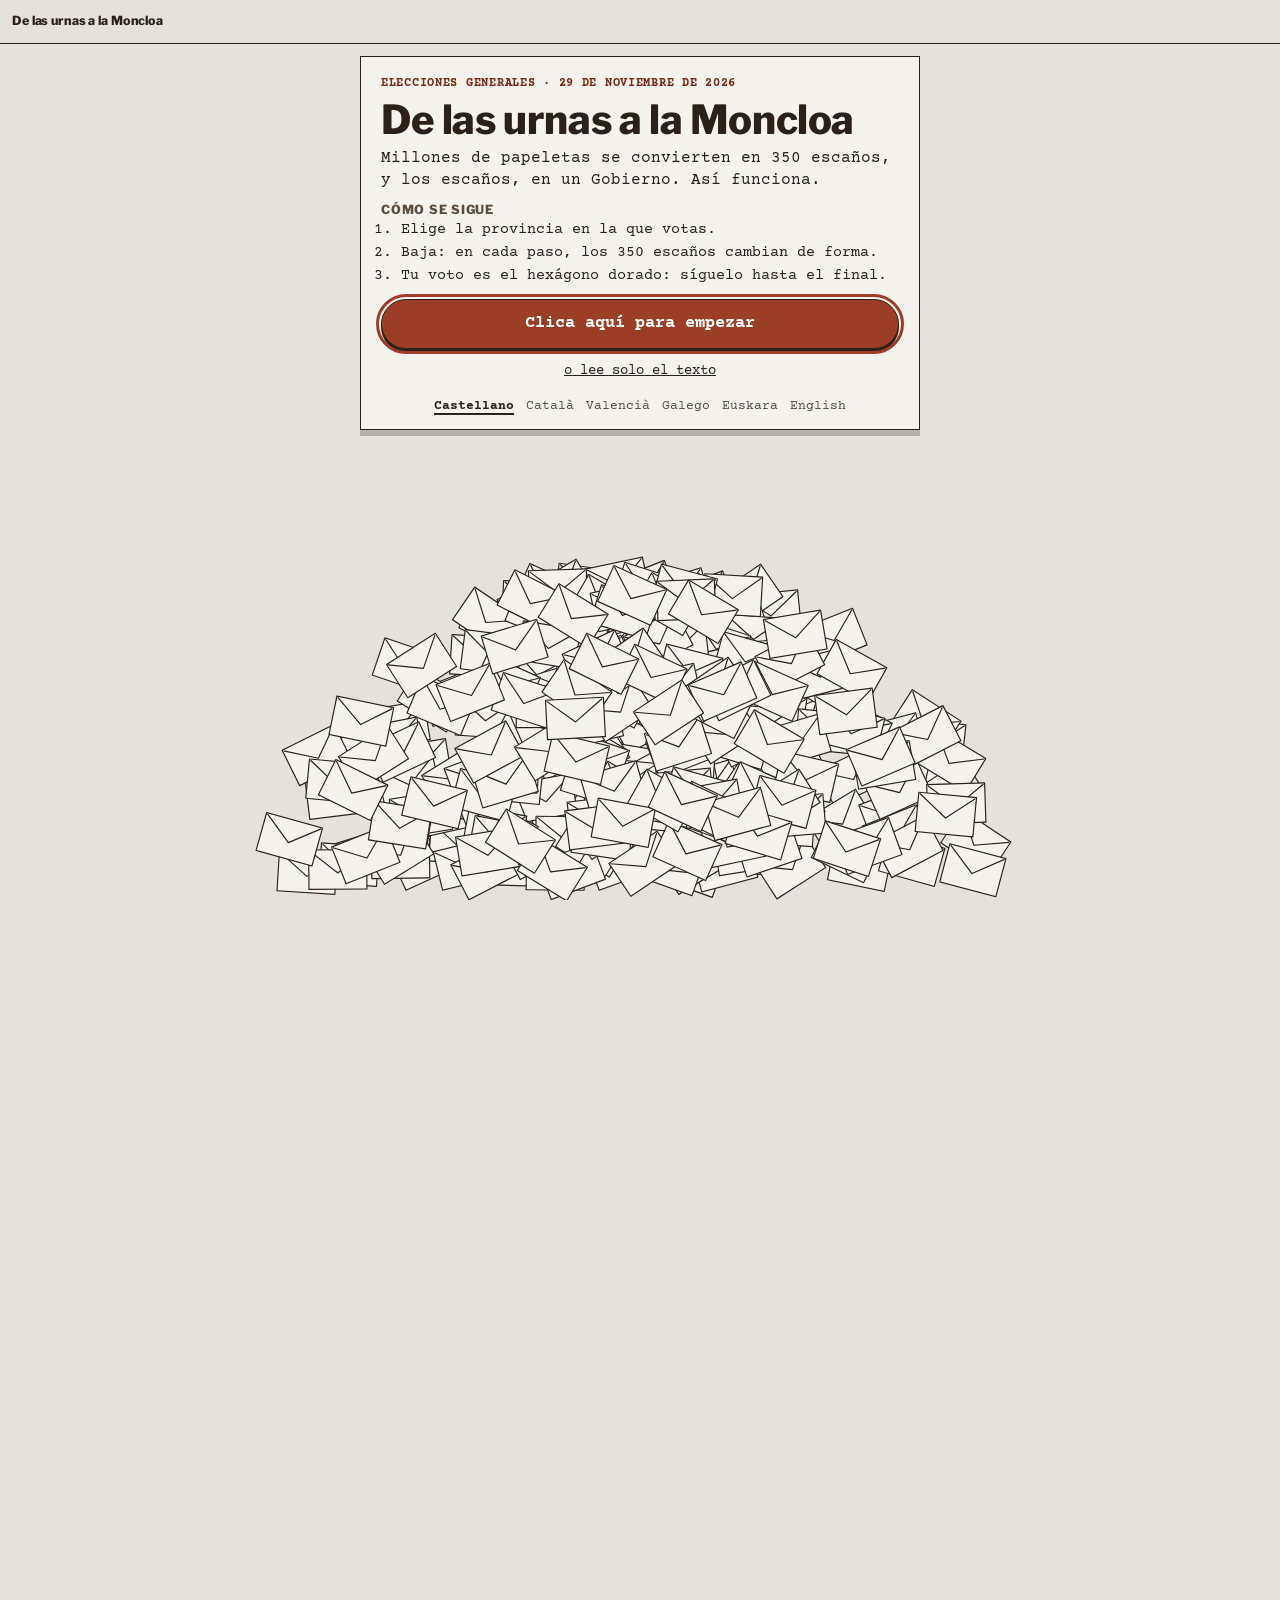
==== commit e8de270b: "Fusión de fase2-textos en la rama de prueba" ====
--- a/index.html
+++ b/index.html
@@ -3,7 +3,7 @@
 <head>
 <meta charset="utf-8">
 <meta name="viewport" content="width=device-width, initial-scale=1">
-<title>De las urnas a la Moncloa · Cómo funcionan las elecciones del 29N</title>
+<title>De las urnas a la Moncloa</title>
 <meta name="description" content="Qué se vota el 29N y cómo se pasa de una papeleta a un Gobierno, contado con los 350 escaños del Congreso.">
 <meta name="author" content="Guillermo Astiaso">
 <meta name="theme-color" content="#E4E2DC">
@@ -71,7 +71,6 @@
 <div class="cuerpo">
 <h2 id="tit1">1 · Qué se vota</h2>
 <p>El 29N no eliges presidente: eliges a los 350 diputados del Congreso, que son quienes lo eligen. Sus asientos, los <button type="button" class="glos" data-g="escano">escaños</button>, se reparten por <button type="button" class="glos" data-g="circ">circunscripciones</button>: en la práctica, por provincias.</p>
-<p class="nota solo-js">Toca las palabras subrayadas para ver qué significan.</p>
 <label class="sel" for="prov">Elige tu provincia</label>
 <select id="prov" class="selProv"></select>
 <p id="provTxt" aria-live="polite"></p>
@@ -188,9 +187,9 @@
 <article class="tarjeta" aria-labelledby="tit3">
 <div class="cuerpo">
 <h2 id="tit3">3 · Dónde votas</h2>
-<p id="hab" aria-live="polite"></p>
 <p>Los mismos porcentajes no dan lo mismo en todas partes. Cuantos menos escaños reparte una provincia, menos partidos entran.</p>
 <ul class="lista" id="comp"></ul>
+<p id="hab" aria-live="polite"></p>
 <h3>Saber más</h3>
 <details><summary>Cuántos habitantes hay detrás de cada escaño</summary>
 <p>Los escaños se reparten por población, pero con un mínimo de dos por provincia. Por eso cada diputado de una provincia pequeña representa a muchos menos habitantes.</p>
@@ -373,22 +372,22 @@
 <p class="nota solo-js">Toca cada fecha para ver qué pasa ese día.</p>
 <ol class="calendario">
 <li class="fase">Antes de votar</li>
-<li class="hito" data-f="2026-10-06"><button type="button" class="fecha" aria-expanded="false" aria-controls="h1">mar 6 oct</button><span class="que">Se disuelven las Cortes y se convocan elecciones</span><span class="tip" id="h1">El Real Decreto 806/2026 sale en el BOE: disuelve el Congreso y el Senado elegidos en julio de 2023 y fija la votación 54 días después, el domingo 29 de noviembre. <small>Real Decreto 806/2026, arts. 1 y 2; LOREG, art. 42.1.</small></span></li>
-<li class="hito" data-f="2026-11-13"><button type="button" class="fecha" aria-expanded="false" aria-controls="h2">vie 13 nov</button><span class="que">Empieza la campaña</span><span class="tip" id="h2">Quince días en los que los partidos piden el voto con mítines, carteles y anuncios. Arranca a las cero horas. <small>LOREG, art. 51; Real Decreto 806/2026, art. 4.</small></span></li>
-<li class="hito" data-f="2026-11-19"><button type="button" class="fecha" aria-expanded="false" aria-controls="h3">jue 19 nov</button><span class="que">Último día para pedir el voto por correo</span><span class="tip" id="h3">Se pide en una oficina de Correos, en persona y con el DNI, o por internet con certificado electrónico. Las papeletas llegan a casa. El voto se entrega después en una oficina de Correos, identificándose, como tarde el jueves 26 de noviembre a las 14:00: la Junta Electoral Central ha ampliado un día el plazo legal, que acababa el 25. <small>LOREG, arts. 72 y 73; Junta Electoral Central, Instrucción 5/2023, Acuerdo 11/2023 y ampliación del plazo para el 29N (expediente 320/518). Fechas: cálculo del décimo día anterior y del último antes del tercero.</small></span></li>
-<li class="hito" data-f="2026-11-21" data-hasta="2026-11-26"><button type="button" class="fecha" aria-expanded="false" aria-controls="h4">21 a 26 nov</button><span class="que">Voto en los consulados</span><span class="tip" id="h4">Quien vive en el extranjero puede depositar su voto en una urna de su consulado o embajada. Si lo manda por correo, tiene que enviarlo como tarde el 24 y tiene que llegar al consulado como tarde el 27. <small>LOREG, art. 75. Fechas: cálculo de los plazos del artículo.</small></span></li>
-<li class="hito" data-f="2026-11-24" data-hasta="2026-11-28"><button type="button" class="fecha" aria-expanded="false" aria-controls="h5">24 a 28 nov</button><span class="que">No se pueden publicar encuestas</span><span class="tip" id="h5">La ley prohíbe publicar, difundir o reproducir sondeos electorales en los cinco días anteriores a la votación. <small>LOREG, art. 69.7.</small></span></li>
-<li class="hito" data-f="2026-11-27"><button type="button" class="fecha" aria-expanded="false" aria-controls="h6">vie 27 nov</button><span class="que">Termina la campaña</span><span class="tip" id="h6">A medianoche se acaban los mítines, la propaganda y los actos de campaña. <small>LOREG, art. 51; Real Decreto 806/2026, art. 4.</small></span></li>
-<li class="hito" data-f="2026-11-28"><button type="button" class="fecha" aria-expanded="false" aria-controls="h7">sáb 28 nov</button><span class="que">Jornada de reflexión</span><span class="tip" id="h7">La víspera no puede haber propaganda ni actos de campaña. Tampoco el día de la votación. <small>LOREG, arts. 51.3 y 53.</small></span></li>
+<li class="hito"><button type="button" class="fecha" aria-expanded="false" aria-controls="h1">mar 6 oct</button><span class="que">Se disuelven las Cortes y se convocan elecciones</span><span class="tip" id="h1">El Real Decreto 806/2026 sale en el BOE: disuelve el Congreso y el Senado elegidos en julio de 2023 y fija la votación 54 días después, el domingo 29 de noviembre. <small>Real Decreto 806/2026, arts. 1 y 2; LOREG, art. 42.1.</small></span></li>
+<li class="hito"><button type="button" class="fecha" aria-expanded="false" aria-controls="h2">vie 13 nov</button><span class="que">Empieza la campaña</span><span class="tip" id="h2">Quince días en los que los partidos piden el voto con mítines, carteles y anuncios. Arranca a las cero horas. <small>LOREG, art. 51; Real Decreto 806/2026, art. 4.</small></span></li>
+<li class="hito"><button type="button" class="fecha" aria-expanded="false" aria-controls="h3">jue 19 nov</button><span class="que">Último día para pedir el voto por correo</span><span class="tip" id="h3">Se pide en una oficina de Correos, en persona y con el DNI, o por internet con certificado electrónico. Las papeletas llegan a casa. El voto se entrega después en una oficina de Correos, identificándose, como tarde el jueves 26 de noviembre a las 14:00: la Junta Electoral Central ha ampliado un día el plazo legal, que acababa el 25. <small>LOREG, arts. 72 y 73; Junta Electoral Central, Instrucción 5/2023, Acuerdo 11/2023 y ampliación del plazo para el 29N (expediente 320/518). Fechas: cálculo del décimo día anterior y del último antes del tercero.</small></span></li>
+<li class="hito"><button type="button" class="fecha" aria-expanded="false" aria-controls="h4">21 a 26 nov</button><span class="que">Voto en los consulados</span><span class="tip" id="h4">Quien vive en el extranjero puede depositar su voto en una urna de su consulado o embajada. Si lo manda por correo, tiene que enviarlo como tarde el 24 y tiene que llegar al consulado como tarde el 27. <small>LOREG, art. 75. Fechas: cálculo de los plazos del artículo.</small></span></li>
+<li class="hito"><button type="button" class="fecha" aria-expanded="false" aria-controls="h5">24 a 28 nov</button><span class="que">No se pueden publicar encuestas</span><span class="tip" id="h5">La ley prohíbe publicar, difundir o reproducir sondeos electorales en los cinco días anteriores a la votación. <small>LOREG, art. 69.7.</small></span></li>
+<li class="hito"><button type="button" class="fecha" aria-expanded="false" aria-controls="h6">vie 27 nov</button><span class="que">Termina la campaña</span><span class="tip" id="h6">A medianoche se acaban los mítines, la propaganda y los actos de campaña. <small>LOREG, art. 51; Real Decreto 806/2026, art. 4.</small></span></li>
+<li class="hito"><button type="button" class="fecha" aria-expanded="false" aria-controls="h7">sáb 28 nov</button><span class="que">Jornada de reflexión</span><span class="tip" id="h7">La víspera no puede haber propaganda ni actos de campaña. Tampoco el día de la votación. <small>LOREG, arts. 51.3 y 53.</small></span></li>
 <li class="fase">La votación</li>
-<li class="hito clave" data-f="2026-11-29"><button type="button" class="fecha" aria-expanded="false" aria-controls="h8">dom 29 nov</button><span class="que">Se vota, de 9:00 a 20:00</span><span class="tip" id="h8">Los colegios no cierran en todo el día. Al acabar, cada mesa abre la urna y cuenta los votos en público. Por la noche se conoce el recuento provisional. <small>LOREG, arts. 84, 95 y 98.</small></span></li>
+<li class="hito clave"><button type="button" class="fecha" aria-expanded="false" aria-controls="h8">dom 29 nov</button><span class="que">Se vota, de 9:00 a 20:00</span><span class="tip" id="h8">Los colegios no cierran en todo el día. Al acabar, cada mesa abre la urna y cuenta los votos en público. Por la noche se conoce el recuento provisional. <small>LOREG, arts. 84, 95 y 98.</small></span></li>
 <li class="fase">El recuento oficial</li>
-<li class="hito" data-f="2026-12-04"><button type="button" class="fecha" aria-expanded="false" aria-controls="h9">vie 4 dic</button><span class="que">Escrutinio general</span><span class="tip" id="h9">Las juntas electorales hacen el recuento oficial con las actas de las mesas y suman el voto llegado del extranjero. <small>LOREG, arts. 75 y 103. Fecha: cálculo del quinto día.</small></span></li>
-<li class="hito" data-f="2026-12-07"><button type="button" class="fecha" aria-expanded="false" aria-controls="h10">lun 7 dic</button><span class="que">Como tarde, termina el escrutinio</span><span class="tip" id="h10">Después se proclaman los elegidos. Desde la proclamación hay tres días para recurrir; los recursos los resuelve el Tribunal Supremo. <small>LOREG, arts. 107.2, 108 y 112. Fecha: cálculo del octavo día.</small></span></li>
+<li class="hito"><button type="button" class="fecha" aria-expanded="false" aria-controls="h9">vie 4 dic</button><span class="que">Escrutinio general</span><span class="tip" id="h9">Las juntas electorales hacen el recuento oficial con las actas de las mesas y suman el voto llegado del extranjero. <small>LOREG, arts. 75 y 103. Fecha: cálculo del quinto día.</small></span></li>
+<li class="hito"><button type="button" class="fecha" aria-expanded="false" aria-controls="h10">lun 7 dic</button><span class="que">Como tarde, termina el escrutinio</span><span class="tip" id="h10">Después se proclaman los elegidos. Desde la proclamación hay tres días para recurrir; los recursos los resuelve el Tribunal Supremo. <small>LOREG, arts. 107.2, 108 y 112. Fecha: cálculo del octavo día.</small></span></li>
 <li class="fase">Las nuevas Cortes</li>
-<li class="hito clave" data-f="2026-12-23"><button type="button" class="fecha" aria-expanded="false" aria-controls="h11">mié 23 dic</button><span class="que">Se constituyen el Congreso y el Senado</span><span class="tip" id="h11">A las diez de la mañana, cada cámara en su sesión constitutiva. En el Congreso preside al principio el diputado de más edad, se elige la Mesa y los diputados juran o prometen la Constitución. <small>Real Decreto 806/2026, art. 5; Constitución, art. 72.2; Reglamento del Congreso, arts. 1 a 4 y 37.</small></span></li>
-<li class="hito" data-f="2026-12-24" data-hasta="2026-12-31"><button type="button" class="fecha" aria-expanded="false" aria-controls="h12">fin de dic</button><span class="que">Se forman los grupos parlamentarios</span><span class="tip" id="h12">En los cinco días hábiles siguientes a la sesión constitutiva: el plazo acaba en los últimos días de diciembre. Por regla general hacen falta quince diputados; hay otra vía con cinco si se supera un mínimo de votos. <small>Reglamento del Congreso, arts. 23, 24 y 90 (los plazos por días se cuentan en días hábiles).</small></span></li>
-<li class="hito" data-f="2027-01-01"><button type="button" class="fecha" aria-expanded="false" aria-controls="h13">vie 1 ene 2027</button><span class="que">Si no hay Presupuestos nuevos, siguen los anteriores</span><span class="tip" id="h13">Se prorrogan automáticamente hasta que se aprueben otros. Un Gobierno en funciones no puede aprobar el proyecto de Presupuestos. <small>Constitución, art. 134.4; Ley 50/1997, art. 21.5.</small></span></li>
+<li class="hito clave"><button type="button" class="fecha" aria-expanded="false" aria-controls="h11">mié 23 dic</button><span class="que">Se constituyen el Congreso y el Senado</span><span class="tip" id="h11">A las diez de la mañana, cada cámara en su sesión constitutiva. En el Congreso preside al principio el diputado de más edad, se elige la Mesa y los diputados juran o prometen la Constitución. <small>Real Decreto 806/2026, art. 5; Constitución, art. 72.2; Reglamento del Congreso, arts. 1 a 4 y 37.</small></span></li>
+<li class="hito"><button type="button" class="fecha" aria-expanded="false" aria-controls="h12">fin de dic</button><span class="que">Se forman los grupos parlamentarios</span><span class="tip" id="h12">En los cinco días hábiles siguientes a la sesión constitutiva: el plazo acaba en los últimos días de diciembre. Por regla general hacen falta quince diputados; hay otra vía con cinco si se supera un mínimo de votos. <small>Reglamento del Congreso, arts. 23, 24 y 90 (los plazos por días se cuentan en días hábiles).</small></span></li>
+<li class="hito"><button type="button" class="fecha" aria-expanded="false" aria-controls="h13">vie 1 ene 2027</button><span class="que">Si no hay Presupuestos nuevos, siguen los anteriores</span><span class="tip" id="h13">Se prorrogan automáticamente hasta que se aprueben otros. Un Gobierno en funciones no puede aprobar el proyecto de Presupuestos. <small>Constitución, art. 134.4; Ley 50/1997, art. 21.5.</small></span></li>
 <li class="fase">La investidura</li>
 <li class="hito abierta"><button type="button" class="fecha" aria-expanded="false" aria-controls="h14">sin fecha</button><span class="que">El Rey consulta y propone un candidato</span><span class="tip" id="h14">Recibe a los representantes de los partidos con escaño y propone un candidato a través de la presidencia del Congreso. La Constitución no le pone plazo. <small>Constitución, art. 99.1.</small></span></li>
 <li class="hito abierta clave"><button type="button" class="fecha" aria-expanded="false" aria-controls="h15">día D</button><span class="que">Debate y primera votación</span><span class="tip" id="h15">El candidato expone su programa sin límite de tiempo y cada grupo le responde. Necesita 176 síes. Aquí arranca el reloj de dos meses. <small>Constitución, art. 99; Reglamento del Congreso, art. 171.</small></span></li>
@@ -500,13 +499,14 @@
 <p class="nota" id="f9"></p>
 <h3>Saber más</h3>
 <details><summary>Cómo leer el mapa</summary>
-<p>Cada hexágono es un escaño y lleva el color del partido que lo ha ganado. Las provincias grandes ocupan más porque reparten más escaños, no porque tengan más territorio.</p>
+<p>Cada hexágono es un escaño, con el color del partido al que le corresponde según el recuento. Las provincias grandes ocupan más porque reparten más escaños, no porque tengan más territorio.</p>
 <p class="nota">Explicación propia.</p>
 </details>
 <details><summary>Provisional y oficial</summary>
 <p>Lo que se conoce la noche electoral es un recuento provisional. El oficial lo hacen las juntas electorales cinco días después, y es entonces cuando se suma el voto llegado del extranjero.</p>
+<p>Ese voto puede mover los escaños más ajustados: por eso el reparto oficial puede no coincidir con el de la noche. En 2023 cambió uno de Madrid, que pasó del PSOE al PP. Sin ese voto, el PP sumaba 136 escaños y el PSOE, 122; con él, 137 y 121.</p>
 <p>Después se proclaman los elegidos. Desde ese momento hay tres días para recurrir, y los recursos los resuelve el Tribunal Supremo.</p>
-<p class="nota">Fuentes: LOREG, arts. 75, 98, 103, 108 y 112.</p>
+<p class="nota">Fuentes: LOREG, arts. 75, 98, 103, 108 y 112. 2023: cálculo propio con los resultados oficiales del Ministerio del Interior.</p>
 </details>
 <details><summary>Qué son los votos válidos</summary>
 <p>Los porcentajes se calculan sobre los votos válidos: los que van a un partido más los votos en blanco. Los nulos quedan fuera.</p>
@@ -537,6 +537,7 @@
 <h3>Saber más</h3>
 <details><summary>Cómo se calcula lo que faltó</summary>
 <p>El último escaño se lo lleva la división más alta que quedaba en la tabla. Lo que le faltó al partido que se quedó más cerca es cuántos votos más habría necesitado para que su división superase a esa, sin que cambie nada más.</p>
+<p>Si ese partido no llegaba al 3 %, se cuentan también los votos que le faltaban para pasar la barrera. Y si las dos divisiones empatan, el escaño es del partido con más votos.</p>
 <p>Es una cuenta sobre el papel: en la realidad, si un partido sube, otros bajan.</p>
 <p class="nota">Cálculo propio con la regla del art. 163 de la LOREG.</p>
 </details>
@@ -576,7 +577,8 @@
 <article class="tarjeta" aria-labelledby="tit12">
 <div class="cuerpo">
 <h2 id="tit12">12 · ¿Quién gobierna?</h2>
-<p>Estos son los escaños de verdad. Toca cada partido para cambiar su voto en la investidura: no, sí o abstención.</p>
+<p>Estos son los escaños del 29N. Toca cada partido para cambiar su voto en la investidura: no, sí o abstención.</p>
+<p class="nota" id="n12" hidden></p>
 <div class="calc" id="calc12"></div>
 <h3>Saber más</h3>
 <details><summary>Qué mirar en una negociación</summary>
--- a/css/estilo.css
+++ b/css/estilo.css
@@ -13,7 +13,6 @@
 #indice{position:fixed;top:44px;left:0;right:0;z-index:6;background:var(--paper);border-bottom:1.5px solid var(--ink);padding:8px 16px 14px;max-height:calc(100vh - 44px);overflow:auto}
 #indice button{display:flex;gap:10px;width:100%;min-height:44px;align-items:center;border:0;border-top:1.5px solid var(--ink);background:transparent;color:var(--ink);font:inherit;font-size:15px;text-align:left;cursor:pointer}
 #indice button b{font-family:'Libre Franklin',system-ui,sans-serif;font-weight:800}
-#indice button[aria-current]{color:var(--teja2);font-weight:700}#indice button[aria-current]::after{content:'←';margin-left:auto;padding-right:4px}
 #indice p{margin:8px 0 0;font-size:13px;color:var(--sec)}
 h1,h2{font-family:'Libre Franklin',system-ui,sans-serif;font-weight:800;letter-spacing:-0.01em;margin:0 0 6px}
 h1{font-size:30px;line-height:1.02}
@@ -24,7 +23,7 @@
 p{margin:0 0 8px}
 p:last-child{margin-bottom:0}
 .nota{font-size:13px;color:var(--sec)}
-.glos{font:inherit;font-weight:700;color:var(--ink);background:transparent;border:0;text-decoration:underline dashed var(--teja) 2px;text-underline-offset:4px;padding:0;cursor:pointer}
+.glos{font:inherit;font-weight:700;color:var(--ink);background:transparent;border:0;border-bottom:2px dashed var(--teja);padding:0;cursor:pointer}
 .def{margin:0 0 8px;padding:8px 10px;border:1.5px solid var(--ink);background:var(--ground);font-size:14px}
 .def b,dl.glosario dt{font-family:'Libre Franklin',system-ui,sans-serif;font-weight:800}
 dl.glosario{margin:0;font-size:14px}
@@ -96,7 +95,6 @@
 .ver{border-top:1.5px solid var(--ink);padding:5px 0;font-size:14px}
 .ver small{display:block;font-size:12px;font-weight:700}
 .ver b.ok{color:var(--teja2)}
-.ver b::before{content:'✗ ';content:'✗ ' / ''}.ver b.ok::before{content:'✓ ';content:'✓ ' / ''}   /* «Sale» y «No sale» no se distinguen solo por el color */
 .grid{display:grid;grid-template-columns:repeat(4,minmax(0,1fr));gap:6px;margin:6px 0}
 .grid button{height:44px;padding:0 2px;border:1.5px solid var(--ink);border-radius:22px;font:inherit;font-size:12px;font-weight:700;cursor:pointer;display:flex;flex-direction:column;align-items:center;justify-content:center;line-height:1.15}
 .grid button b{font-family:'Libre Franklin',system-ui,sans-serif;font-weight:800;font-size:13px}
@@ -105,7 +103,7 @@
 .fuentes{font-size:13px}
 .aviso{display:none}
 
-@media (max-width:374px){.bar b{font-size:11.5px}.escenario .rotulo .esc-hab{font-size:10.5px}.escenario .rotulo .esc-hab i{width:12px}}
+@media (max-width:374px){.bar b{font-size:11.5px}}
 
 /* accesibilidad: foco visible, texto solo para lectores de pantalla y enlaces que aparecen al tabular */
 :focus-visible{outline:3px solid var(--teja);outline-offset:2px}
@@ -116,7 +114,6 @@
 .sig{display:flex;align-items:center;justify-content:space-between;gap:10px;width:100%;margin-top:24px;min-height:52px;border:1.5px solid var(--ink);background:var(--ink);color:var(--paper);font:inherit;font-size:15px;font-weight:700;text-align:left;padding:8px 14px;cursor:pointer}
 .sig::after{content:'↓';font-size:18px}
 .portada .sig{margin-top:10px;min-height:44px}.portada .sig+.nota{margin-top:8px}.lectura .portada .sig+.nota{display:none}
-.sig.sec{background:transparent;color:var(--ink)}.portada .sig+.sig{margin-top:8px}
 .lectura .sig{display:none}
 
 /* casilla 7: calendario por fases; cada fecha despliega qué pasa ese día y su fuente */
@@ -129,8 +126,6 @@
 .que::before{content:'';position:absolute;left:-6.5px;top:12px;width:9px;height:9px;border-radius:50%;background:var(--paper);border:1.5px solid var(--ink)}
 .hito.clave .que{font-weight:700;color:var(--teja2)}
 .hito.clave .que::before{background:var(--teja);border-color:var(--teja)}
-.hito.pasado .que,.hito.pasado .fecha{color:var(--sec)}.hito.pasado .que::before{background:var(--ground);border-color:var(--sec)}
-.hito .ahora{display:inline-block;margin-left:4px;padding:1px 6px 2px;background:var(--teja);color:#fff;font-family:'Libre Franklin',system-ui,sans-serif;font-weight:800;font-size:11px;letter-spacing:.06em;text-transform:uppercase;line-height:1.2;vertical-align:1px}
 .hito.abierta .que{border-left-style:dashed}
 .hito.abierta .fecha{color:var(--sec)}
 .tip{display:none;grid-column:1/-1;margin:2px 0 10px;background:var(--ink);color:var(--paper);padding:10px 12px 11px;font-size:14px;line-height:1.45}
@@ -156,9 +151,6 @@
 .barras li.sel .bb i{background:var(--teja)}
 /* calculadora: copiar el enlace con la combinación */
 .compartir{margin-top:8px}.compartir .nota{display:block;margin-top:4px;min-height:1.2em}
-/* quien llega por un enlace a una calculadora sin haber elegido provincia */
-.enviada{font-size:14.5px;font-weight:700;border-left:3px solid var(--teja);padding:2px 0 2px 10px;margin:10px 0}
-.enlace{font:inherit;color:inherit;background:none;border:0;padding:0;text-decoration:underline;text-underline-offset:3px;cursor:pointer}
 /* casilla 11: votos (gris) frente a escaños (teja) de cada partido */
 .votesc{list-style:none;margin:8px 0 4px;padding:0;font-size:12.5px}
 .votesc li{display:grid;grid-template-columns:minmax(0,9em) minmax(0,1fr) 4.6em;gap:8px;align-items:center;padding:3px 0;border-top:1px solid var(--ground)}
@@ -189,41 +181,28 @@
 .escenario .p .sobre{fill:var(--paper);stroke-width:.05}
 .escenario .p .sobre-solapa{fill:none;stroke-width:.05}
 .escenario .p.borde path{stroke-width:.22}
-.escenario:is([data-est=mapaSel],[data-est=hab],[data-est=senado],[data-est=res]) .p{cursor:pointer}   /* en los mapas, tocar una provincia la elige */
-/* bordes de provincia, comunidad y costa, y recuadro de Canarias: grosor en píxeles de pantalla, el mismo a cualquier tamaño del mapa */
-.escenario .bordes{fill:none;stroke:var(--ink);stroke-linecap:round;pointer-events:none;opacity:0;transition:opacity .25s}
-.escenario .bordes.ve{opacity:1;transition-duration:.45s}
-.escenario .bordes path,.escenario .bordes rect{vector-effect:non-scaling-stroke}
-.escenario:is([data-est=mapaSel],[data-est=hab],[data-est=senado]) .p:not(.borde) .hx{stroke:rgba(43,33,24,.32)}
-.escenario .b-prov{stroke-width:1.1px}.escenario .b-ccaa{stroke-width:2px}.escenario .b-costa{stroke-width:2.4px}.escenario .b-marco{stroke-width:1.3px;stroke-dasharray:6 4}
-/* resultados: sobre los colores de los partidos, los bordes interiores van en blanco papel */
-.escenario[data-est=res] .p .hx{stroke:none}
-.escenario[data-est=res] :is(.b-prov,.b-ccaa){stroke:var(--paper);stroke-width:2.4px}
-@media (max-width:899px){.escenario .b-prov{stroke-width:.75px}.escenario .b-ccaa{stroke-width:1.15px}.escenario .b-costa{stroke-width:1.3px}.escenario .b-marco{stroke-width:.9px;stroke-dasharray:3 2}
-  .escenario[data-est=res] :is(.b-prov,.b-ccaa){stroke-width:1.5px}}
 .escenario .tuyo{pointer-events:none}
 .escenario .tuyo path{fill:#E0A526;stroke:var(--ink);stroke-width:.14}
 .escenario .tuyo circle{fill:var(--ink)}
 .escenario .raya176{stroke:var(--ink);stroke-width:.003;stroke-dasharray:.01 .007;fill:none}
 .escenario .t176{font:700 .022px 'Courier Prime',monospace;fill:var(--ink);text-anchor:middle}
-/* pactos: «Sí», «Abst.» y «No» bajo el hemiciclo y, en escritorio, el nombre de los partidos grandes, con un halo del color del fondo */
-.escenario .hemi-rot{pointer-events:none;opacity:0;transition:opacity .2s}.escenario .hemi-rot.ve{opacity:1;transition-duration:.4s}
-.escenario .hemi-rot text{font-family:'Libre Franklin',system-ui,sans-serif;font-weight:800;text-anchor:middle;fill:var(--ink);paint-order:stroke;stroke-linejoin:round}
-.escenario .r-bloque{font-size:.026px;text-transform:uppercase;letter-spacing:.06em;stroke:var(--ground);stroke-width:.006px}
-.escenario .r-partido{font-size:.024px;stroke:var(--paper);stroke-width:.009px}
-@media (max-width:899px){.escenario .r-bloque{font-size:.042px;stroke-width:.008px}}
 .rotulo{position:absolute;left:14px;top:10px;right:14px;margin:0;font-family:'Libre Franklin',system-ui,sans-serif;font-weight:800;font-size:clamp(15px,2.1vw,25px);line-height:1.12;pointer-events:none}
 .rotulo small{display:block;font-family:'Courier Prime',monospace;font-weight:700;font-size:13px;color:var(--sec);margin-top:3px}
-.rotulo .esc-hab{display:flex;align-items:center;gap:0;margin-top:5px;font-family:'Courier Prime',monospace;font-weight:700;font-size:12.5px;color:var(--sec)}
-.rotulo .esc-hab i{display:block;width:18px;height:10px;border:1px solid var(--ink);border-left-width:0}.rotulo .esc-hab i:first-of-type{margin-left:6px;border-left-width:1px}.rotulo .esc-hab i:last-of-type{margin-right:6px}
 .marca{position:absolute;left:0;top:0;pointer-events:none;transform:translate(-50%,-100%);background:var(--ink);color:#fff;font-size:11.5px;font-weight:700;line-height:1;padding:4px 7px 5px;border-radius:3px;white-space:nowrap;transition:opacity .3s}
 .marca::after{content:'';position:absolute;left:50%;bottom:-5px;margin-left:-5px;border:5px solid transparent;border-bottom:0;border-top-color:var(--ink)}
 .marca[hidden]{display:block;opacity:0}
+/* rótulo de la provincia elegida en los mapas (lo coloca sitio.js): etiqueta de papel con filete de tinta y, si queda lejos, una raya */
+.rot-prov{position:absolute;inset:0;pointer-events:none;transition:opacity .3s}
+.rot-prov.fuera{opacity:0;transition:none}
+.rot-prov span{position:absolute;left:0;top:0;white-space:nowrap;line-height:1.1;text-align:center;font-size:14px;font-weight:700;color:var(--teja2);background:var(--paper);border:1px solid var(--ink);border-radius:2px;padding:3px 6px 4px}
+.rot-prov i{position:absolute;left:0;top:0;height:1.2px;margin-top:-.6px;background:var(--ink);box-shadow:0 0 0 1px var(--paper);transform-origin:0 50%}
+@media (max-width:899px){.rot-prov span{font-size:12.5px;padding:2px 5px 2px}}
+@media (prefers-reduced-motion:reduce){.rot-prov{transition:none}}
 .pie-escenario{position:absolute;left:14px;right:14px;bottom:10px;margin:0;font-size:12.5px;color:var(--sec);pointer-events:none}
 @media (min-width:900px){
   .escenario{top:44px;right:0;bottom:0;width:56vw;border-left:1.5px solid var(--ink)}
   .rotulo{top:18px;left:24px}
-  main{width:44vw;max-width:640px;margin-left:max(16px,calc(44vw - 660px));padding:64px 32px 40vh 0}
+  main{width:44vw;max-width:640px;margin-left:max(16px,calc(44vw - 660px));padding:64px 20px 40vh 0}
   .pie{width:44vw}
 }
 @media (max-width:899px){
@@ -231,19 +210,15 @@
   .escenario svg{height:calc(100% - 24px);margin-top:22px}
   .rotulo{top:5px;left:10px;right:10px;font-size:14.5px}
   .rotulo small{display:inline;margin:0 0 0 6px;font-size:12px}
-  .rotulo .esc-hab{position:absolute;right:0;top:calc(35vh - 30px);margin:0;font-size:11.5px}   /* la escala, abajo a la derecha, donde el mapa deja hueco */
   main{padding:calc(35vh + 56px) 10px 30vh}
   .paso{min-height:65vh}
   .pie-escenario{display:none}
 }
-/* tableta: un escenario algo más alto, para que el mapa no se quede en 300 px */
-@media (min-width:600px) and (max-width:899px){.escenario{height:42vh}main{padding-top:calc(42vh + 56px)}.rotulo .esc-hab{top:calc(42vh - 30px)}}
 /* cada paso: su número, su icono y la frase de tu provincia */
 .estacion{display:flex;align-items:center;gap:8px;font-family:'Libre Franklin',system-ui,sans-serif;font-weight:800;font-size:12.5px;letter-spacing:.06em;text-transform:uppercase;color:var(--teja2);margin:0 0 6px}
 .estacion svg{width:34px;height:34px;flex:none}
 .tuvoto{position:relative;border:1.5px solid var(--ink);background:#FBF0D6;padding:9px 12px 10px 40px;margin:6px 0 12px;font-size:16px}
 .tuvoto::before{content:'';position:absolute;left:12px;top:12px;width:18px;height:20px;background:radial-gradient(circle,var(--ink) 0 3px,#E0A526 3.5px);clip-path:polygon(50% 0,100% 25%,100% 75%,50% 100%,0 75%,0 25%)}
-.tuvoto .tv-cambia{display:block;margin-top:6px;font-size:15px;font-weight:700;color:var(--teja2)}
 .tuvoto .tv-et{display:block;font-family:'Libre Franklin',system-ui,sans-serif;font-weight:800;font-size:11px;letter-spacing:.06em;text-transform:uppercase;color:var(--sec);margin-bottom:2px}
 .elige{margin-top:12px}
 .elige .pill{margin-top:4px}
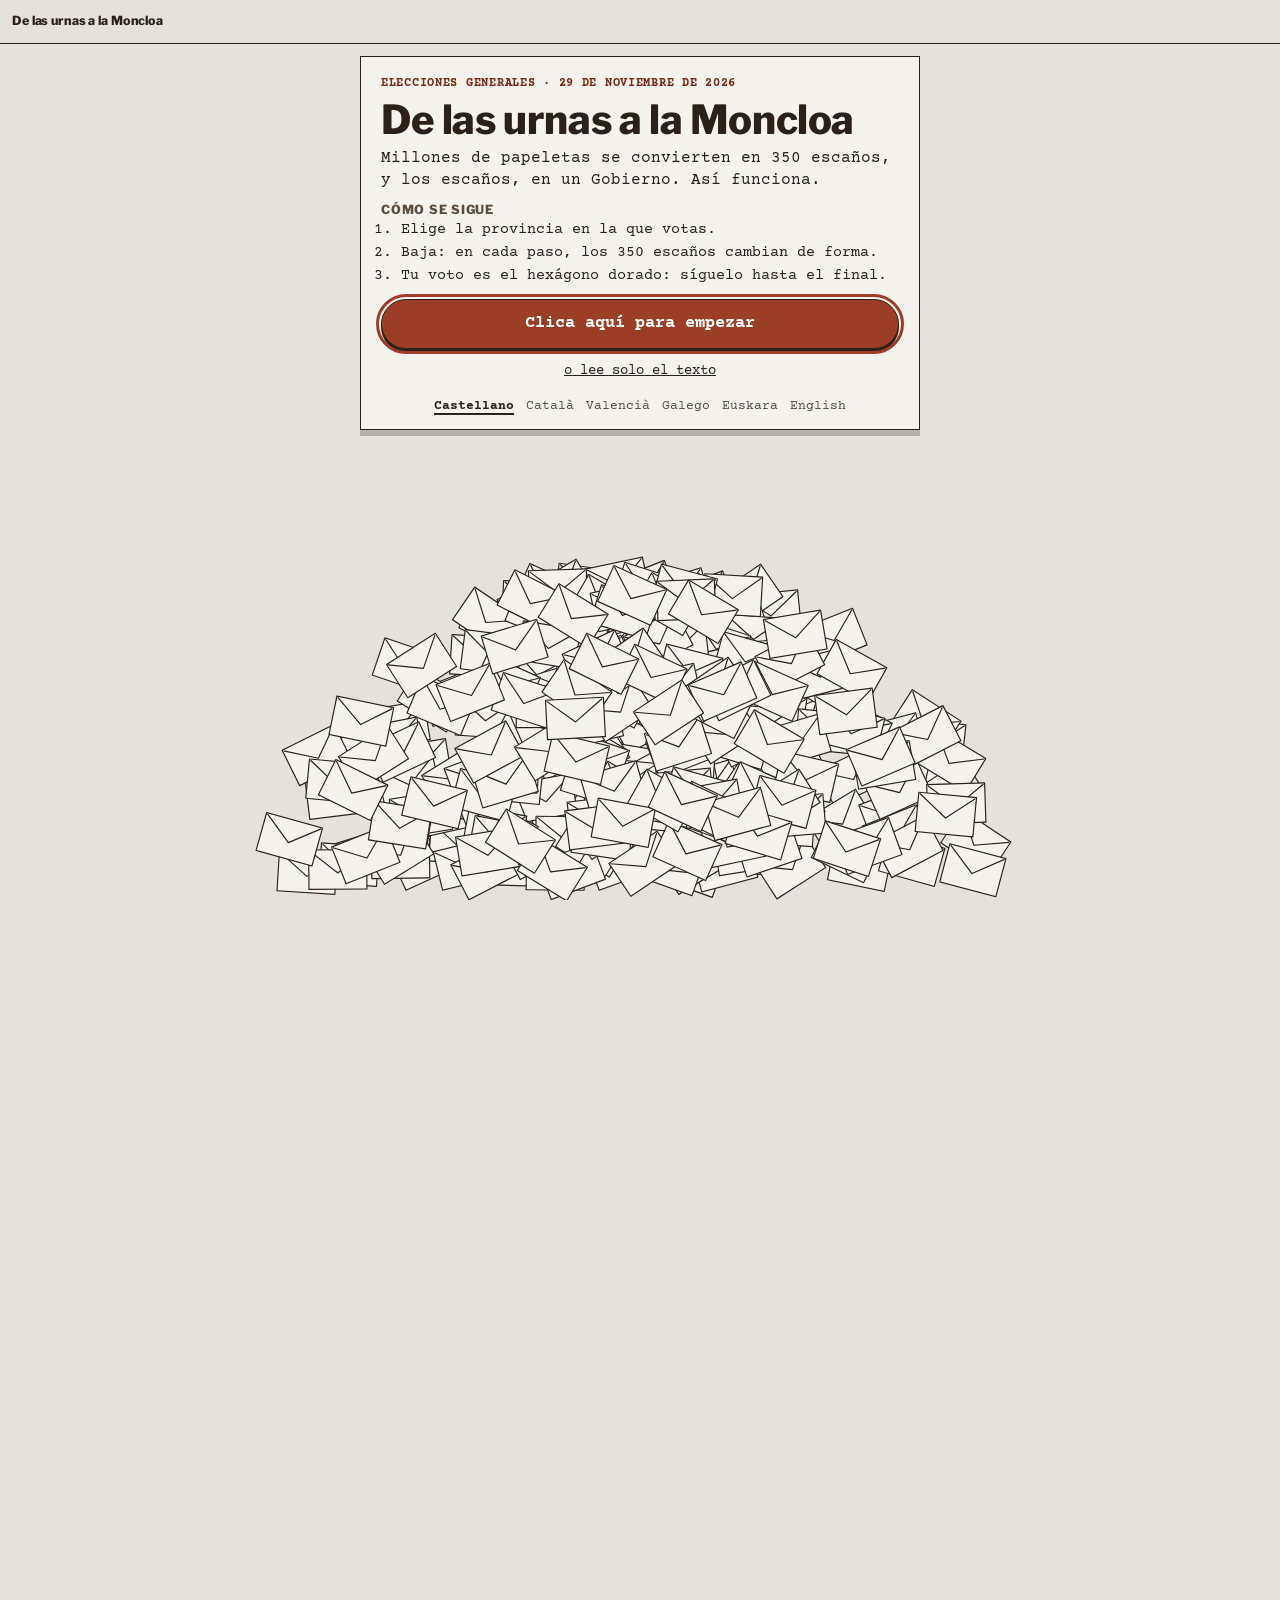
==== commit 0b726f98: "Fusión de diseno-30N en la rama de prueba" ====
--- a/index.html
+++ b/index.html
@@ -3,7 +3,7 @@
 <head>
 <meta charset="utf-8">
 <meta name="viewport" content="width=device-width, initial-scale=1">
-<title>De las urnas a la Moncloa</title>
+<title>De las urnas a la Moncloa · Cómo funcionan las elecciones del 29N</title>
 <meta name="description" content="Qué se vota el 29N y cómo se pasa de una papeleta a un Gobierno, contado con los 350 escaños del Congreso.">
 <meta name="author" content="Guillermo Astiaso">
 <meta name="theme-color" content="#E4E2DC">
@@ -71,6 +71,7 @@
 <div class="cuerpo">
 <h2 id="tit1">1 · Qué se vota</h2>
 <p>El 29N no eliges presidente: eliges a los 350 diputados del Congreso, que son quienes lo eligen. Sus asientos, los <button type="button" class="glos" data-g="escano">escaños</button>, se reparten por <button type="button" class="glos" data-g="circ">circunscripciones</button>: en la práctica, por provincias.</p>
+<p class="nota solo-js">Toca las palabras subrayadas para ver qué significan.</p>
 <label class="sel" for="prov">Elige tu provincia</label>
 <select id="prov" class="selProv"></select>
 <p id="provTxt" aria-live="polite"></p>
@@ -149,7 +150,9 @@
 <details><summary>Desde cuándo se usa</summary>
 <p>La regla D'Hondt se usa desde 1977. La fijó el real decreto-ley de normas electorales de marzo de aquel año, que reguló las primeras elecciones tras la Ley para la Reforma Política (la que abrió paso a las primeras elecciones democráticas), ya con 350 diputados. Ya la llamaba «regla d'Hondt», ya ponía la barrera en el 3 % y ya traía el mismo ejemplo de 480.000 votos que trae hoy la ley.</p>
 <p>Aquel decreto la presentaba como un freno a que el Congreso quedara demasiado fragmentado. Y el reparto de entonces era otro: Madrid elegía 32 diputados, Barcelona 33 y Soria 3.</p>
-<p class="nota">Fuente: Real Decreto-ley 20/1977, de 18 de marzo, sobre Normas Electorales: preámbulo y arts. 19 y 20.</p>
+<p>La regla lleva el nombre de Victor D'Hondt (1841-1901), profesor de Derecho civil en la Universidad de Gante. La propuso en un libro de 1882. Bélgica la adoptó en 1899 y la estrenó en las elecciones de 1900.</p>
+<p>En un folleto de 1878 había defendido otro sistema. Él mismo cuenta que cambió de idea por las críticas de un abogado de Gante.</p>
+<p class="nota">Fuentes: Real Decreto-ley 20/1977, de 18 de marzo, sobre Normas Electorales: preámbulo y arts. 19 y 20; V. D'Hondt, <i>Système pratique et raisonné de représentation proportionnelle</i> (1882); G. Beatse, en <i>Liber memorialis</i> de la Universidad de Gante, t. I (1913), pp. 428-429; F. Dhondt, <i>Seqüência</i>, n.º 86 (2020).</p>
 </details>
 <details><summary>La barrera del 3 %</summary>
 <p>Antes de repartir se apartan los partidos que no llegan al 3 % de los <button type="button" class="glos" data-g="validos">votos válidos</button> de la provincia. Sus votos no se pasan a nadie: sencillamente no entran en la tabla.</p>
@@ -187,9 +190,9 @@
 <article class="tarjeta" aria-labelledby="tit3">
 <div class="cuerpo">
 <h2 id="tit3">3 · Dónde votas</h2>
+<p id="hab" aria-live="polite"></p>
 <p>Los mismos porcentajes no dan lo mismo en todas partes. Cuantos menos escaños reparte una provincia, menos partidos entran.</p>
 <ul class="lista" id="comp"></ul>
-<p id="hab" aria-live="polite"></p>
 <h3>Saber más</h3>
 <details><summary>Cuántos habitantes hay detrás de cada escaño</summary>
 <p>Los escaños se reparten por población, pero con un mínimo de dos por provincia. Por eso cada diputado de una provincia pequeña representa a muchos menos habitantes.</p>
@@ -268,9 +271,11 @@
 </details>
 <details><summary>Los senadores que no se votan</summary>
 <p>Además de los elegidos en las urnas, cada parlamento autonómico designa un senador, más otro por cada millón de habitantes de su comunidad. Son los <button type="button" class="glos" data-g="designacion">senadores por designación</button>.</p>
+<p>En la legislatura de 2023 a 2026 fueron 58, y el Senado tuvo 266 miembros. El número se recalcula con cada elección general, con la población oficial de ese momento.</p>
 <p>No se eligen el 29N, pero cuentan igual que los demás: las mayorías del Senado se calculan sobre todos los senadores, no solo sobre los 209 que salen de las urnas.</p>
+<p>Tras las elecciones, cada parlamento autonómico confirma a los suyos o los designa de nuevo, según sus propias normas.</p>
 <p>Si un senador elegido en las urnas deja el escaño, lo ocupa su suplente.</p>
-<p class="nota">Fuentes: Constitución, art. 69.5; LOREG, arts. 165.4 y 166.2.</p>
+<p class="nota">Fuentes: Constitución, art. 69.5; LOREG, arts. 165.4 y 166.2; Reglamento del Senado, art. 1.2, y normas de designación de cada comunidad; Senado, cuadro de evolución del número de senadores designados (revisado el 12 de marzo de 2024) y composición del Senado (revisada el 20 de mayo de 2026).</p>
 </details>
 </div>
 </article>
@@ -372,22 +377,22 @@
 <p class="nota solo-js">Toca cada fecha para ver qué pasa ese día.</p>
 <ol class="calendario">
 <li class="fase">Antes de votar</li>
-<li class="hito"><button type="button" class="fecha" aria-expanded="false" aria-controls="h1">mar 6 oct</button><span class="que">Se disuelven las Cortes y se convocan elecciones</span><span class="tip" id="h1">El Real Decreto 806/2026 sale en el BOE: disuelve el Congreso y el Senado elegidos en julio de 2023 y fija la votación 54 días después, el domingo 29 de noviembre. <small>Real Decreto 806/2026, arts. 1 y 2; LOREG, art. 42.1.</small></span></li>
-<li class="hito"><button type="button" class="fecha" aria-expanded="false" aria-controls="h2">vie 13 nov</button><span class="que">Empieza la campaña</span><span class="tip" id="h2">Quince días en los que los partidos piden el voto con mítines, carteles y anuncios. Arranca a las cero horas. <small>LOREG, art. 51; Real Decreto 806/2026, art. 4.</small></span></li>
-<li class="hito"><button type="button" class="fecha" aria-expanded="false" aria-controls="h3">jue 19 nov</button><span class="que">Último día para pedir el voto por correo</span><span class="tip" id="h3">Se pide en una oficina de Correos, en persona y con el DNI, o por internet con certificado electrónico. Las papeletas llegan a casa. El voto se entrega después en una oficina de Correos, identificándose, como tarde el jueves 26 de noviembre a las 14:00: la Junta Electoral Central ha ampliado un día el plazo legal, que acababa el 25. <small>LOREG, arts. 72 y 73; Junta Electoral Central, Instrucción 5/2023, Acuerdo 11/2023 y ampliación del plazo para el 29N (expediente 320/518). Fechas: cálculo del décimo día anterior y del último antes del tercero.</small></span></li>
-<li class="hito"><button type="button" class="fecha" aria-expanded="false" aria-controls="h4">21 a 26 nov</button><span class="que">Voto en los consulados</span><span class="tip" id="h4">Quien vive en el extranjero puede depositar su voto en una urna de su consulado o embajada. Si lo manda por correo, tiene que enviarlo como tarde el 24 y tiene que llegar al consulado como tarde el 27. <small>LOREG, art. 75. Fechas: cálculo de los plazos del artículo.</small></span></li>
-<li class="hito"><button type="button" class="fecha" aria-expanded="false" aria-controls="h5">24 a 28 nov</button><span class="que">No se pueden publicar encuestas</span><span class="tip" id="h5">La ley prohíbe publicar, difundir o reproducir sondeos electorales en los cinco días anteriores a la votación. <small>LOREG, art. 69.7.</small></span></li>
-<li class="hito"><button type="button" class="fecha" aria-expanded="false" aria-controls="h6">vie 27 nov</button><span class="que">Termina la campaña</span><span class="tip" id="h6">A medianoche se acaban los mítines, la propaganda y los actos de campaña. <small>LOREG, art. 51; Real Decreto 806/2026, art. 4.</small></span></li>
-<li class="hito"><button type="button" class="fecha" aria-expanded="false" aria-controls="h7">sáb 28 nov</button><span class="que">Jornada de reflexión</span><span class="tip" id="h7">La víspera no puede haber propaganda ni actos de campaña. Tampoco el día de la votación. <small>LOREG, arts. 51.3 y 53.</small></span></li>
+<li class="hito" data-f="2026-10-06"><button type="button" class="fecha" aria-expanded="false" aria-controls="h1">mar 6 oct</button><span class="que">Se disuelven las Cortes y se convocan elecciones</span><span class="tip" id="h1">El Real Decreto 806/2026 sale en el BOE: disuelve el Congreso y el Senado elegidos en julio de 2023 y fija la votación 54 días después, el domingo 29 de noviembre. <small>Real Decreto 806/2026, arts. 1 y 2; LOREG, art. 42.1.</small></span></li>
+<li class="hito" data-f="2026-11-13"><button type="button" class="fecha" aria-expanded="false" aria-controls="h2">vie 13 nov</button><span class="que">Empieza la campaña</span><span class="tip" id="h2">Quince días en los que los partidos piden el voto con mítines, carteles y anuncios. Arranca a las cero horas. <small>LOREG, art. 51; Real Decreto 806/2026, art. 4.</small></span></li>
+<li class="hito" data-f="2026-11-19"><button type="button" class="fecha" aria-expanded="false" aria-controls="h3">jue 19 nov</button><span class="que">Último día para pedir el voto por correo</span><span class="tip" id="h3">Se pide en una oficina de Correos, en persona y con el DNI, o por internet con certificado electrónico. Las papeletas llegan a casa. El voto se entrega después en una oficina de Correos, identificándose, como tarde el jueves 26 de noviembre a las 14:00: la Junta Electoral Central ha ampliado un día el plazo legal, que acababa el 25. <small>LOREG, arts. 72 y 73; Junta Electoral Central, Instrucción 5/2023, Acuerdo 11/2023 y ampliación del plazo para el 29N (expediente 320/518). Fechas: cálculo del décimo día anterior y del último antes del tercero.</small></span></li>
+<li class="hito" data-f="2026-11-21" data-hasta="2026-11-26"><button type="button" class="fecha" aria-expanded="false" aria-controls="h4">21 a 26 nov</button><span class="que">Voto en los consulados</span><span class="tip" id="h4">Quien vive en el extranjero puede depositar su voto en una urna de su consulado o embajada. Si lo manda por correo, tiene que enviarlo como tarde el 24 y tiene que llegar al consulado como tarde el 27. <small>LOREG, art. 75. Fechas: cálculo de los plazos del artículo.</small></span></li>
+<li class="hito" data-f="2026-11-24" data-hasta="2026-11-28"><button type="button" class="fecha" aria-expanded="false" aria-controls="h5">24 a 28 nov</button><span class="que">No se pueden publicar encuestas</span><span class="tip" id="h5">La ley prohíbe publicar, difundir o reproducir sondeos electorales en los cinco días anteriores a la votación. <small>LOREG, art. 69.7.</small></span></li>
+<li class="hito" data-f="2026-11-27"><button type="button" class="fecha" aria-expanded="false" aria-controls="h6">vie 27 nov</button><span class="que">Termina la campaña</span><span class="tip" id="h6">A medianoche se acaban los mítines, la propaganda y los actos de campaña. <small>LOREG, art. 51; Real Decreto 806/2026, art. 4.</small></span></li>
+<li class="hito" data-f="2026-11-28"><button type="button" class="fecha" aria-expanded="false" aria-controls="h7">sáb 28 nov</button><span class="que">Jornada de reflexión</span><span class="tip" id="h7">La víspera no puede haber propaganda ni actos de campaña. Tampoco el día de la votación. <small>LOREG, arts. 51.3 y 53.</small></span></li>
 <li class="fase">La votación</li>
-<li class="hito clave"><button type="button" class="fecha" aria-expanded="false" aria-controls="h8">dom 29 nov</button><span class="que">Se vota, de 9:00 a 20:00</span><span class="tip" id="h8">Los colegios no cierran en todo el día. Al acabar, cada mesa abre la urna y cuenta los votos en público. Por la noche se conoce el recuento provisional. <small>LOREG, arts. 84, 95 y 98.</small></span></li>
+<li class="hito clave" data-f="2026-11-29"><button type="button" class="fecha" aria-expanded="false" aria-controls="h8">dom 29 nov</button><span class="que">Se vota, de 9:00 a 20:00</span><span class="tip" id="h8">Los colegios no cierran en todo el día. Al acabar, cada mesa abre la urna y cuenta los votos en público. Por la noche se conoce el recuento provisional. <small>LOREG, arts. 84, 95 y 98.</small></span></li>
 <li class="fase">El recuento oficial</li>
-<li class="hito"><button type="button" class="fecha" aria-expanded="false" aria-controls="h9">vie 4 dic</button><span class="que">Escrutinio general</span><span class="tip" id="h9">Las juntas electorales hacen el recuento oficial con las actas de las mesas y suman el voto llegado del extranjero. <small>LOREG, arts. 75 y 103. Fecha: cálculo del quinto día.</small></span></li>
-<li class="hito"><button type="button" class="fecha" aria-expanded="false" aria-controls="h10">lun 7 dic</button><span class="que">Como tarde, termina el escrutinio</span><span class="tip" id="h10">Después se proclaman los elegidos. Desde la proclamación hay tres días para recurrir; los recursos los resuelve el Tribunal Supremo. <small>LOREG, arts. 107.2, 108 y 112. Fecha: cálculo del octavo día.</small></span></li>
+<li class="hito" data-f="2026-12-04"><button type="button" class="fecha" aria-expanded="false" aria-controls="h9">vie 4 dic</button><span class="que">Escrutinio general</span><span class="tip" id="h9">Las juntas electorales hacen el recuento oficial con las actas de las mesas y suman el voto llegado del extranjero. <small>LOREG, arts. 75 y 103. Fecha: cálculo del quinto día.</small></span></li>
+<li class="hito" data-f="2026-12-07"><button type="button" class="fecha" aria-expanded="false" aria-controls="h10">lun 7 dic</button><span class="que">Como tarde, termina el escrutinio</span><span class="tip" id="h10">Después se proclaman los elegidos. Desde la proclamación hay tres días para recurrir; los recursos los resuelve el Tribunal Supremo. <small>LOREG, arts. 107.2, 108 y 112. Fecha: cálculo del octavo día.</small></span></li>
 <li class="fase">Las nuevas Cortes</li>
-<li class="hito clave"><button type="button" class="fecha" aria-expanded="false" aria-controls="h11">mié 23 dic</button><span class="que">Se constituyen el Congreso y el Senado</span><span class="tip" id="h11">A las diez de la mañana, cada cámara en su sesión constitutiva. En el Congreso preside al principio el diputado de más edad, se elige la Mesa y los diputados juran o prometen la Constitución. <small>Real Decreto 806/2026, art. 5; Constitución, art. 72.2; Reglamento del Congreso, arts. 1 a 4 y 37.</small></span></li>
-<li class="hito"><button type="button" class="fecha" aria-expanded="false" aria-controls="h12">fin de dic</button><span class="que">Se forman los grupos parlamentarios</span><span class="tip" id="h12">En los cinco días hábiles siguientes a la sesión constitutiva: el plazo acaba en los últimos días de diciembre. Por regla general hacen falta quince diputados; hay otra vía con cinco si se supera un mínimo de votos. <small>Reglamento del Congreso, arts. 23, 24 y 90 (los plazos por días se cuentan en días hábiles).</small></span></li>
-<li class="hito"><button type="button" class="fecha" aria-expanded="false" aria-controls="h13">vie 1 ene 2027</button><span class="que">Si no hay Presupuestos nuevos, siguen los anteriores</span><span class="tip" id="h13">Se prorrogan automáticamente hasta que se aprueben otros. Un Gobierno en funciones no puede aprobar el proyecto de Presupuestos. <small>Constitución, art. 134.4; Ley 50/1997, art. 21.5.</small></span></li>
+<li class="hito clave" data-f="2026-12-23"><button type="button" class="fecha" aria-expanded="false" aria-controls="h11">mié 23 dic</button><span class="que">Se constituyen el Congreso y el Senado</span><span class="tip" id="h11">A las diez de la mañana, cada cámara en su sesión constitutiva. En el Congreso preside al principio el diputado de más edad, se elige la Mesa y los diputados juran o prometen la Constitución. <small>Real Decreto 806/2026, art. 5; Constitución, art. 72.2; Reglamento del Congreso, arts. 1 a 4 y 37.</small></span></li>
+<li class="hito" data-f="2026-12-24" data-hasta="2026-12-31"><button type="button" class="fecha" aria-expanded="false" aria-controls="h12">fin de dic</button><span class="que">Se forman los grupos parlamentarios</span><span class="tip" id="h12">En los cinco días hábiles siguientes a la sesión constitutiva: el plazo acaba en los últimos días de diciembre. Por regla general hacen falta quince diputados; hay otra vía con cinco si se supera un mínimo de votos. <small>Reglamento del Congreso, arts. 23, 24 y 90 (los plazos por días se cuentan en días hábiles).</small></span></li>
+<li class="hito" data-f="2027-01-01"><button type="button" class="fecha" aria-expanded="false" aria-controls="h13">vie 1 ene 2027</button><span class="que">Si no hay Presupuestos nuevos, siguen los anteriores</span><span class="tip" id="h13">Se prorrogan automáticamente hasta que se aprueben otros. Un Gobierno en funciones no puede aprobar el proyecto de Presupuestos. <small>Constitución, art. 134.4; Ley 50/1997, art. 21.5.</small></span></li>
 <li class="fase">La investidura</li>
 <li class="hito abierta"><button type="button" class="fecha" aria-expanded="false" aria-controls="h14">sin fecha</button><span class="que">El Rey consulta y propone un candidato</span><span class="tip" id="h14">Recibe a los representantes de los partidos con escaño y propone un candidato a través de la presidencia del Congreso. La Constitución no le pone plazo. <small>Constitución, art. 99.1.</small></span></li>
 <li class="hito abierta clave"><button type="button" class="fecha" aria-expanded="false" aria-controls="h15">día D</button><span class="que">Debate y primera votación</span><span class="tip" id="h15">El candidato expone su programa sin límite de tiempo y cada grupo le responde. Necesita 176 síes. Aquí arranca el reloj de dos meses. <small>Constitución, art. 99; Reglamento del Congreso, art. 171.</small></span></li>
@@ -497,10 +502,22 @@
 <p id="r9"></p>
 <div class="tabla" id="t9"></div>
 <p class="nota" id="f9"></p>
+<h3>Frente a 2023</h3>
+<p id="c9"></p>
+<ol class="votesc comp23" id="g9" aria-hidden="true"></ol>
+<p class="nota leyenda" aria-hidden="true"><i class="lv"></i> 2023 <i class="le"></i> 29N</p>
+<div class="tabla vh" id="t9c"></div>
+<p class="nota" id="n9"></p>
 <h3>Saber más</h3>
 <details><summary>Cómo leer el mapa</summary>
 <p>Cada hexágono es un escaño, con el color del partido al que le corresponde según el recuento. Las provincias grandes ocupan más porque reparten más escaños, no porque tengan más territorio.</p>
 <p class="nota">Explicación propia.</p>
+</details>
+<details><summary>Cómo se compara con 2023</summary>
+<p>Entre unas elecciones y otras, los partidos cambian de nombre y de socios. Cada uno se compara con su candidatura de 2023. Si no la tenía, porque no se presentó o iba dentro de otra, sale sin cifra. Los casos dudosos llevan una nota.</p>
+<p>Dos provincias reparten distinto que en 2023: Cádiz pasa de 9 escaños a 8 y Madrid, de 37 a 38. El reparto entre provincias se ajusta a la población de cada una.</p>
+<p>Los escaños de 2023 son los definitivos. Los del 29N no lo son hasta el escrutinio general, que suma el voto llegado del extranjero.</p>
+<p class="nota">Fuentes: Junta Electoral Central, resultados de las elecciones del 23 de julio de 2023 (<a href="https://www.boe.es/diario_boe/txt.php?id=BOE-A-2023-18907">BOE del 1 de septiembre de 2023</a>); Real Decreto 806/2026, anexo; LOREG, arts. 75, 103 y 162.</p>
 </details>
 <details><summary>Provisional y oficial</summary>
 <p>Lo que se conoce la noche electoral es un recuento provisional. El oficial lo hacen las juntas electorales cinco días después, y es entonces cuando se suma el voto llegado del extranjero.</p>
--- a/css/estilo.css
+++ b/css/estilo.css
@@ -13,6 +13,7 @@
 #indice{position:fixed;top:44px;left:0;right:0;z-index:6;background:var(--paper);border-bottom:1.5px solid var(--ink);padding:8px 16px 14px;max-height:calc(100vh - 44px);overflow:auto}
 #indice button{display:flex;gap:10px;width:100%;min-height:44px;align-items:center;border:0;border-top:1.5px solid var(--ink);background:transparent;color:var(--ink);font:inherit;font-size:15px;text-align:left;cursor:pointer}
 #indice button b{font-family:'Libre Franklin',system-ui,sans-serif;font-weight:800}
+#indice button[aria-current]{color:var(--teja2);font-weight:700}#indice button[aria-current]::after{content:'←';margin-left:auto;padding-right:4px}
 #indice p{margin:8px 0 0;font-size:13px;color:var(--sec)}
 h1,h2{font-family:'Libre Franklin',system-ui,sans-serif;font-weight:800;letter-spacing:-0.01em;margin:0 0 6px}
 h1{font-size:30px;line-height:1.02}
@@ -23,7 +24,7 @@
 p{margin:0 0 8px}
 p:last-child{margin-bottom:0}
 .nota{font-size:13px;color:var(--sec)}
-.glos{font:inherit;font-weight:700;color:var(--ink);background:transparent;border:0;border-bottom:2px dashed var(--teja);padding:0;cursor:pointer}
+.glos{font:inherit;font-weight:700;color:var(--ink);background:transparent;border:0;text-decoration:underline dashed var(--teja) 2px;text-underline-offset:4px;padding:0;cursor:pointer}
 .def{margin:0 0 8px;padding:8px 10px;border:1.5px solid var(--ink);background:var(--ground);font-size:14px}
 .def b,dl.glosario dt{font-family:'Libre Franklin',system-ui,sans-serif;font-weight:800}
 dl.glosario{margin:0;font-size:14px}
@@ -48,6 +49,10 @@
 .fila small{font-size:13px}
 .fila output{font-family:'Libre Franklin',system-ui,sans-serif;font-weight:800;font-size:17px;text-align:right}
 .fila .real{font-size:13px;font-weight:700}
+/* la apuesta: la columna de cifras es la tuya; tras apostar, ✓ si aciertas y la fila en teja con ✗ si fallas */
+.fila-cab{margin:0 0 2px;text-align:right;font-family:'Libre Franklin',system-ui,sans-serif;font-weight:800;font-size:11px;letter-spacing:.06em;text-transform:uppercase;color:var(--sec)}
+.fila.acierto .real::before{content:'✓ ';content:'✓ ' / ''}
+.fila.fallo .real::before{content:'✗ ';content:'✗ ' / ''}.fila.fallo .real,.fila.fallo output{color:var(--teja2)}
 input[type=range]{width:100%;height:44px;accent-color:var(--teja);margin:0}
 .pill{width:100%;height:46px;border:1.5px solid var(--ink);border-radius:23px;background:var(--ink);color:var(--paper);font:inherit;font-size:16px;font-weight:700;cursor:pointer;margin-top:6px}
 .pill.sec{background:transparent;color:var(--ink)}
@@ -95,6 +100,7 @@
 .ver{border-top:1.5px solid var(--ink);padding:5px 0;font-size:14px}
 .ver small{display:block;font-size:12px;font-weight:700}
 .ver b.ok{color:var(--teja2)}
+.ver b::before{content:'✗ ';content:'✗ ' / ''}.ver b.ok::before{content:'✓ ';content:'✓ ' / ''}   /* «Sale» y «No sale» no se distinguen solo por el color */
 .grid{display:grid;grid-template-columns:repeat(4,minmax(0,1fr));gap:6px;margin:6px 0}
 .grid button{height:44px;padding:0 2px;border:1.5px solid var(--ink);border-radius:22px;font:inherit;font-size:12px;font-weight:700;cursor:pointer;display:flex;flex-direction:column;align-items:center;justify-content:center;line-height:1.15}
 .grid button b{font-family:'Libre Franklin',system-ui,sans-serif;font-weight:800;font-size:13px}
@@ -103,7 +109,7 @@
 .fuentes{font-size:13px}
 .aviso{display:none}
 
-@media (max-width:374px){.bar b{font-size:11.5px}}
+@media (max-width:374px){.bar b{font-size:11.5px}.escenario .rotulo .esc-hab{font-size:10.5px}.escenario .rotulo .esc-hab i{width:12px}}
 
 /* accesibilidad: foco visible, texto solo para lectores de pantalla y enlaces que aparecen al tabular */
 :focus-visible{outline:3px solid var(--teja);outline-offset:2px}
@@ -114,6 +120,7 @@
 .sig{display:flex;align-items:center;justify-content:space-between;gap:10px;width:100%;margin-top:24px;min-height:52px;border:1.5px solid var(--ink);background:var(--ink);color:var(--paper);font:inherit;font-size:15px;font-weight:700;text-align:left;padding:8px 14px;cursor:pointer}
 .sig::after{content:'↓';font-size:18px}
 .portada .sig{margin-top:10px;min-height:44px}.portada .sig+.nota{margin-top:8px}.lectura .portada .sig+.nota{display:none}
+.sig.sec{background:transparent;color:var(--ink)}.portada .sig+.sig{margin-top:8px}
 .lectura .sig{display:none}
 
 /* casilla 7: calendario por fases; cada fecha despliega qué pasa ese día y su fuente */
@@ -126,6 +133,8 @@
 .que::before{content:'';position:absolute;left:-6.5px;top:12px;width:9px;height:9px;border-radius:50%;background:var(--paper);border:1.5px solid var(--ink)}
 .hito.clave .que{font-weight:700;color:var(--teja2)}
 .hito.clave .que::before{background:var(--teja);border-color:var(--teja)}
+.hito.pasado .que,.hito.pasado .fecha{color:var(--sec)}.hito.pasado .que::before{background:var(--ground);border-color:var(--sec)}
+.hito .ahora{display:inline-block;margin-left:4px;padding:1px 6px 2px;background:var(--teja);color:#fff;font-family:'Libre Franklin',system-ui,sans-serif;font-weight:800;font-size:11px;letter-spacing:.06em;text-transform:uppercase;line-height:1.2;vertical-align:1px}
 .hito.abierta .que{border-left-style:dashed}
 .hito.abierta .fecha{color:var(--sec)}
 .tip{display:none;grid-column:1/-1;margin:2px 0 10px;background:var(--ink);color:var(--paper);padding:10px 12px 11px;font-size:14px;line-height:1.45}
@@ -133,6 +142,8 @@
 .hito.abierto .tip{display:block}
 .hito.abierto .fecha{background:var(--ink);color:var(--paper);border-bottom-color:var(--ink)}
 @media (max-width:420px){.hito{grid-template-columns:88px minmax(0,1fr)}.calendario .fase{padding-left:100px}.fecha{font-size:12.5px;white-space:normal;max-width:88px;line-height:1.25}.lectura .tip{margin-left:100px}}
+/* por debajo de 340 px (zoom de página en el móvil): calendario en una columna y calculadora de tres en fondo */
+@media (max-width:340px){.grid{grid-template-columns:repeat(3,minmax(0,1fr))}.hito{grid-template-columns:1fr}.fecha{justify-self:start;max-width:none;text-align:left}.calendario .fase{padding-left:0}.lectura .tip{margin-left:0}}
 .lectura .tip{display:block;position:static;grid-column:1/-1;margin:0 0 8px 122px;background:transparent;color:var(--ink);padding:0;font-size:14px}
 /* pie: autoría, licencias y privacidad */
 .pie{position:relative;z-index:1;opacity:.999;background:var(--ground);border-top:1.5px solid var(--ink);padding:20px 16px 28px;font-size:13px;color:var(--sec)}
@@ -151,6 +162,9 @@
 .barras li.sel .bb i{background:var(--teja)}
 /* calculadora: copiar el enlace con la combinación */
 .compartir{margin-top:8px}.compartir .nota{display:block;margin-top:4px;min-height:1.2em}
+/* quien llega por un enlace a una calculadora sin haber elegido provincia */
+.enviada{font-size:14.5px;font-weight:700;border-left:3px solid var(--teja);padding:2px 0 2px 10px;margin:10px 0}
+.enlace{font:inherit;color:inherit;background:none;border:0;padding:0;text-decoration:underline;text-underline-offset:3px;cursor:pointer}
 /* casilla 11: votos (gris) frente a escaños (teja) de cada partido */
 .votesc{list-style:none;margin:8px 0 4px;padding:0;font-size:12.5px}
 .votesc li{display:grid;grid-template-columns:minmax(0,9em) minmax(0,1fr) 4.6em;gap:8px;align-items:center;padding:3px 0;border-top:1px solid var(--ground)}
@@ -159,6 +173,10 @@
 .votesc .gv{background:var(--sec)}.votesc .ge{background:var(--teja)}
 .votesc .gx{text-align:right;font-size:11.5px;line-height:1.25;font-variant-numeric:tabular-nums}
 .leyenda i{display:inline-block;width:14px;height:7px;margin:0 4px 0 8px;vertical-align:1px}.leyenda .lv{background:var(--sec);margin-left:0}.leyenda .le{background:var(--teja)}
+/* casilla 9: frente a 2023. Las mismas barras (gris, 2023; teja, 29N) y una columna más con la diferencia de escaños */
+.votesc.comp23 li{grid-template-columns:minmax(0,9em) minmax(0,1fr) 2.4em 3.8em}
+.votesc.comp23 .gd{text-align:right;font-weight:700;font-variant-numeric:tabular-nums}
+.votesc.comp23 li.sin .gd{font-weight:400;color:var(--sec)}
 /* casilla 10: ¿y si…? */
 .ysi select{margin-bottom:6px}
 .ysi input[type=range]{margin-bottom:6px}
@@ -181,28 +199,41 @@
 .escenario .p .sobre{fill:var(--paper);stroke-width:.05}
 .escenario .p .sobre-solapa{fill:none;stroke-width:.05}
 .escenario .p.borde path{stroke-width:.22}
+.escenario:is([data-est=mapaSel],[data-est=hab],[data-est=senado],[data-est=res]) .p{cursor:pointer}   /* en los mapas, tocar una provincia la elige */
+/* bordes de provincia, comunidad y costa, y recuadro de Canarias: grosor en píxeles de pantalla, el mismo a cualquier tamaño del mapa */
+.escenario .bordes{fill:none;stroke:var(--ink);stroke-linecap:round;pointer-events:none;opacity:0;transition:opacity .25s}
+.escenario .bordes.ve{opacity:1;transition-duration:.45s}
+.escenario .bordes path,.escenario .bordes rect{vector-effect:non-scaling-stroke}
+.escenario:is([data-est=mapaSel],[data-est=hab],[data-est=senado]) .p:not(.borde) .hx{stroke:rgba(43,33,24,.32)}
+.escenario .b-prov{stroke-width:1.1px}.escenario .b-ccaa{stroke-width:2px}.escenario .b-costa{stroke-width:2.4px}.escenario .b-marco{stroke-width:1.3px;stroke-dasharray:6 4}
+/* resultados: sobre los colores de los partidos, los bordes interiores van en blanco papel */
+.escenario[data-est=res] .p .hx{stroke:none}
+.escenario[data-est=res] :is(.b-prov,.b-ccaa){stroke:var(--paper);stroke-width:2.4px}
+@media (max-width:899px){.escenario .b-prov{stroke-width:.75px}.escenario .b-ccaa{stroke-width:1.15px}.escenario .b-costa{stroke-width:1.3px}.escenario .b-marco{stroke-width:.9px;stroke-dasharray:3 2}
+  .escenario[data-est=res] :is(.b-prov,.b-ccaa){stroke-width:1.5px}}
 .escenario .tuyo{pointer-events:none}
 .escenario .tuyo path{fill:#E0A526;stroke:var(--ink);stroke-width:.14}
 .escenario .tuyo circle{fill:var(--ink)}
 .escenario .raya176{stroke:var(--ink);stroke-width:.003;stroke-dasharray:.01 .007;fill:none}
 .escenario .t176{font:700 .022px 'Courier Prime',monospace;fill:var(--ink);text-anchor:middle}
+/* pactos: «Sí», «Abst.» y «No» bajo el hemiciclo y, en escritorio, el nombre de los partidos grandes, con un halo del color del fondo */
+.escenario .hemi-rot{pointer-events:none;opacity:0;transition:opacity .2s}.escenario .hemi-rot.ve{opacity:1;transition-duration:.4s}
+.escenario .hemi-rot text{font-family:'Libre Franklin',system-ui,sans-serif;font-weight:800;text-anchor:middle;fill:var(--ink);paint-order:stroke;stroke-linejoin:round}
+.escenario .r-bloque{font-size:.026px;text-transform:uppercase;letter-spacing:.06em;stroke:var(--ground);stroke-width:.006px}
+.escenario .r-partido{font-size:.024px;stroke:var(--paper);stroke-width:.009px}
+@media (max-width:899px){.escenario .r-bloque{font-size:.042px;stroke-width:.008px}}
 .rotulo{position:absolute;left:14px;top:10px;right:14px;margin:0;font-family:'Libre Franklin',system-ui,sans-serif;font-weight:800;font-size:clamp(15px,2.1vw,25px);line-height:1.12;pointer-events:none}
 .rotulo small{display:block;font-family:'Courier Prime',monospace;font-weight:700;font-size:13px;color:var(--sec);margin-top:3px}
+.rotulo .esc-hab{display:flex;align-items:center;gap:0;margin-top:5px;font-family:'Courier Prime',monospace;font-weight:700;font-size:12.5px;color:var(--sec)}
+.rotulo .esc-hab i{display:block;width:18px;height:10px;border:1px solid var(--ink);border-left-width:0}.rotulo .esc-hab i:first-of-type{margin-left:6px;border-left-width:1px}.rotulo .esc-hab i:last-of-type{margin-right:6px}
 .marca{position:absolute;left:0;top:0;pointer-events:none;transform:translate(-50%,-100%);background:var(--ink);color:#fff;font-size:11.5px;font-weight:700;line-height:1;padding:4px 7px 5px;border-radius:3px;white-space:nowrap;transition:opacity .3s}
 .marca::after{content:'';position:absolute;left:50%;bottom:-5px;margin-left:-5px;border:5px solid transparent;border-bottom:0;border-top-color:var(--ink)}
 .marca[hidden]{display:block;opacity:0}
-/* rótulo de la provincia elegida en los mapas (lo coloca sitio.js): etiqueta de papel con filete de tinta y, si queda lejos, una raya */
-.rot-prov{position:absolute;inset:0;pointer-events:none;transition:opacity .3s}
-.rot-prov.fuera{opacity:0;transition:none}
-.rot-prov span{position:absolute;left:0;top:0;white-space:nowrap;line-height:1.1;text-align:center;font-size:14px;font-weight:700;color:var(--teja2);background:var(--paper);border:1px solid var(--ink);border-radius:2px;padding:3px 6px 4px}
-.rot-prov i{position:absolute;left:0;top:0;height:1.2px;margin-top:-.6px;background:var(--ink);box-shadow:0 0 0 1px var(--paper);transform-origin:0 50%}
-@media (max-width:899px){.rot-prov span{font-size:12.5px;padding:2px 5px 2px}}
-@media (prefers-reduced-motion:reduce){.rot-prov{transition:none}}
 .pie-escenario{position:absolute;left:14px;right:14px;bottom:10px;margin:0;font-size:12.5px;color:var(--sec);pointer-events:none}
 @media (min-width:900px){
   .escenario{top:44px;right:0;bottom:0;width:56vw;border-left:1.5px solid var(--ink)}
   .rotulo{top:18px;left:24px}
-  main{width:44vw;max-width:640px;margin-left:max(16px,calc(44vw - 660px));padding:64px 20px 40vh 0}
+  main{width:44vw;max-width:640px;margin-left:max(16px,calc(44vw - 660px));padding:64px 32px 40vh 0}
   .pie{width:44vw}
 }
 @media (max-width:899px){
@@ -210,15 +241,26 @@
   .escenario svg{height:calc(100% - 24px);margin-top:22px}
   .rotulo{top:5px;left:10px;right:10px;font-size:14.5px}
   .rotulo small{display:inline;margin:0 0 0 6px;font-size:12px}
+  .rotulo .esc-hab{position:absolute;right:0;top:calc(35vh - 30px);margin:0;font-size:11.5px}   /* la escala, abajo a la derecha, donde el mapa deja hueco */
   main{padding:calc(35vh + 56px) 10px 30vh}
   .paso{min-height:65vh}
   .pie-escenario{display:none}
+}
+/* tableta: un escenario algo más alto, para que el mapa no se quede en 300 px */
+@media (min-width:600px) and (max-width:899px){.escenario{height:42vh}main{padding-top:calc(42vh + 56px)}.rotulo .esc-hab{top:calc(42vh - 30px)}}
+/* ventana baja y ancha (móvil apaisado, portátil con el zoom al 200 %): el escenario a la derecha, como en escritorio */
+@media (max-width:899px) and (max-height:520px) and (min-width:560px){
+  .escenario{top:44px;left:auto;right:0;bottom:0;width:46vw;height:auto;border-bottom:0;border-left:1.5px solid var(--ink)}
+  main{width:54vw;padding:56px 10px 30vh}
+  .pie{width:54vw}
+  .rotulo .esc-hab{position:static;margin-top:4px}
 }
 /* cada paso: su número, su icono y la frase de tu provincia */
 .estacion{display:flex;align-items:center;gap:8px;font-family:'Libre Franklin',system-ui,sans-serif;font-weight:800;font-size:12.5px;letter-spacing:.06em;text-transform:uppercase;color:var(--teja2);margin:0 0 6px}
 .estacion svg{width:34px;height:34px;flex:none}
 .tuvoto{position:relative;border:1.5px solid var(--ink);background:#FBF0D6;padding:9px 12px 10px 40px;margin:6px 0 12px;font-size:16px}
 .tuvoto::before{content:'';position:absolute;left:12px;top:12px;width:18px;height:20px;background:radial-gradient(circle,var(--ink) 0 3px,#E0A526 3.5px);clip-path:polygon(50% 0,100% 25%,100% 75%,50% 100%,0 75%,0 25%)}
+.tuvoto .tv-cambia{display:block;margin-top:6px;font-size:15px;font-weight:700;color:var(--teja2)}
 .tuvoto .tv-et{display:block;font-family:'Libre Franklin',system-ui,sans-serif;font-weight:800;font-size:11px;letter-spacing:.06em;text-transform:uppercase;color:var(--sec);margin-bottom:2px}
 .elige{margin-top:12px}
 .elige .pill{margin-top:4px}
